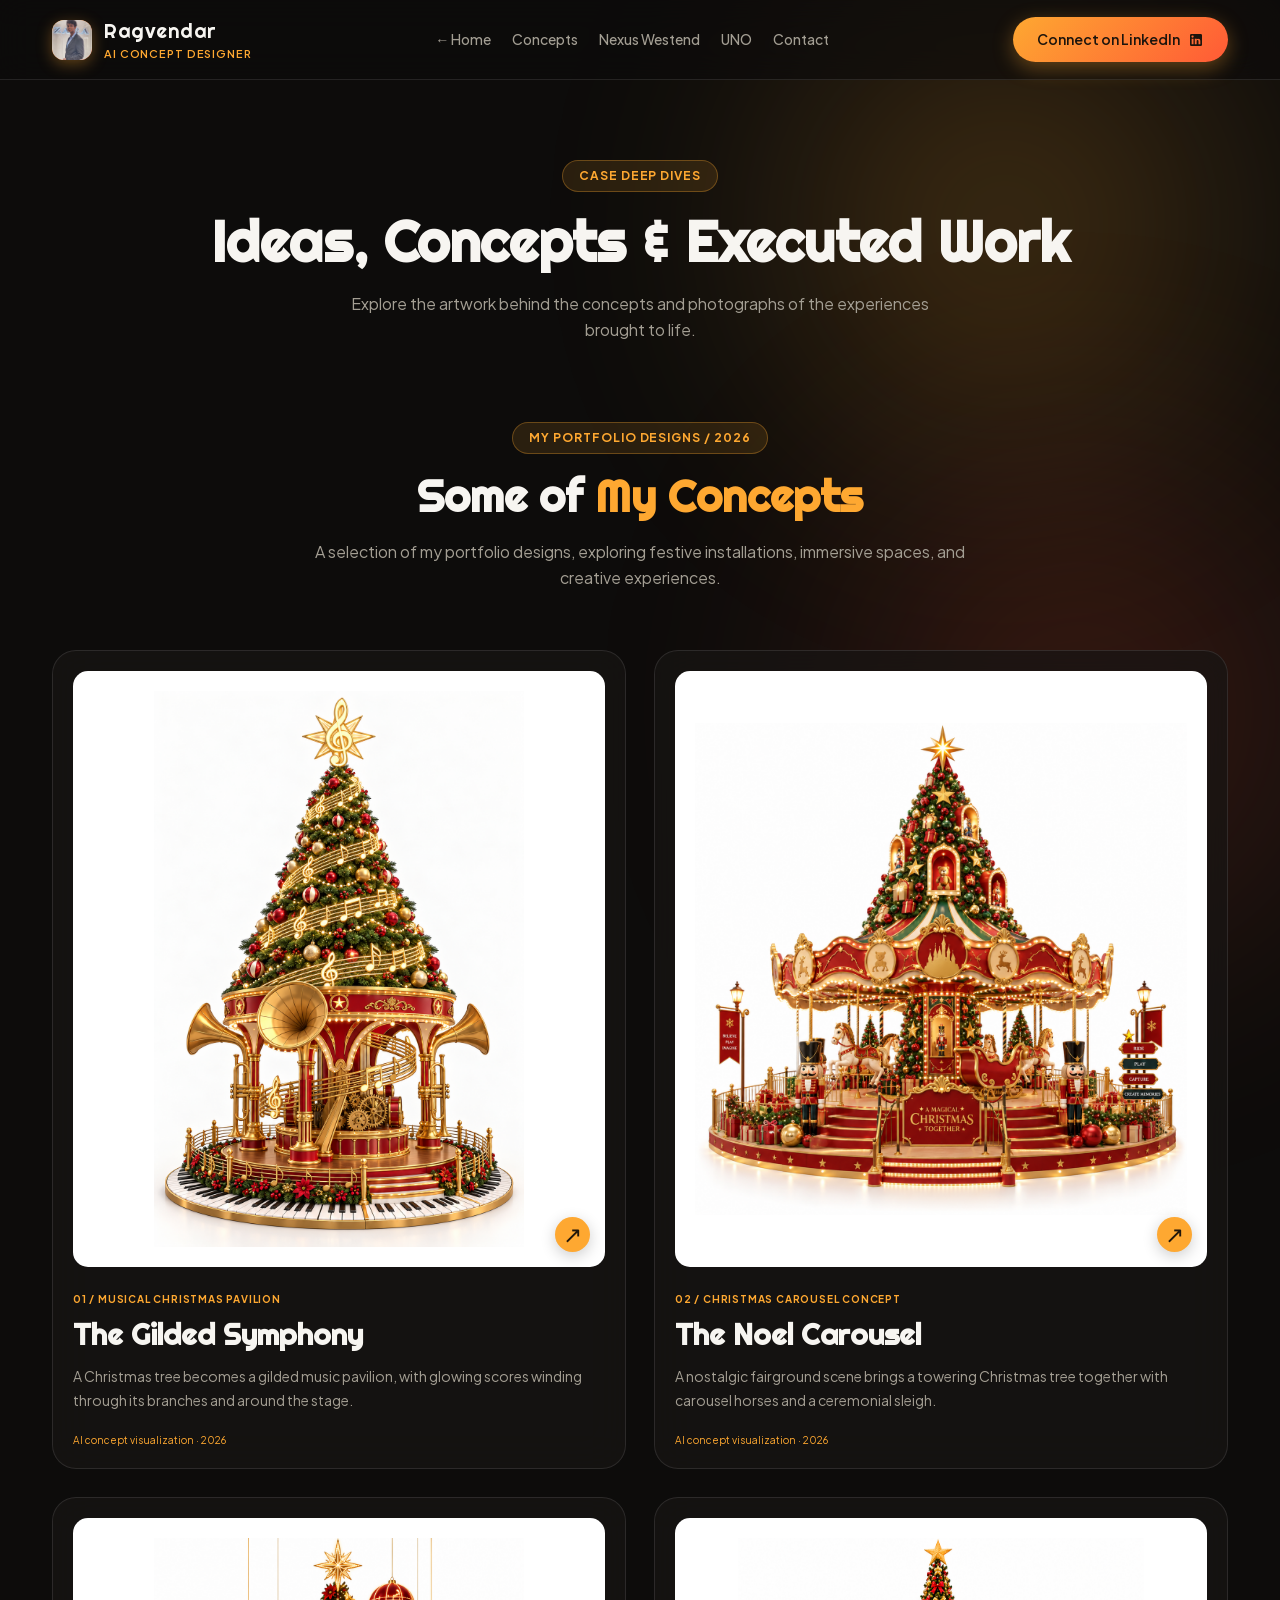
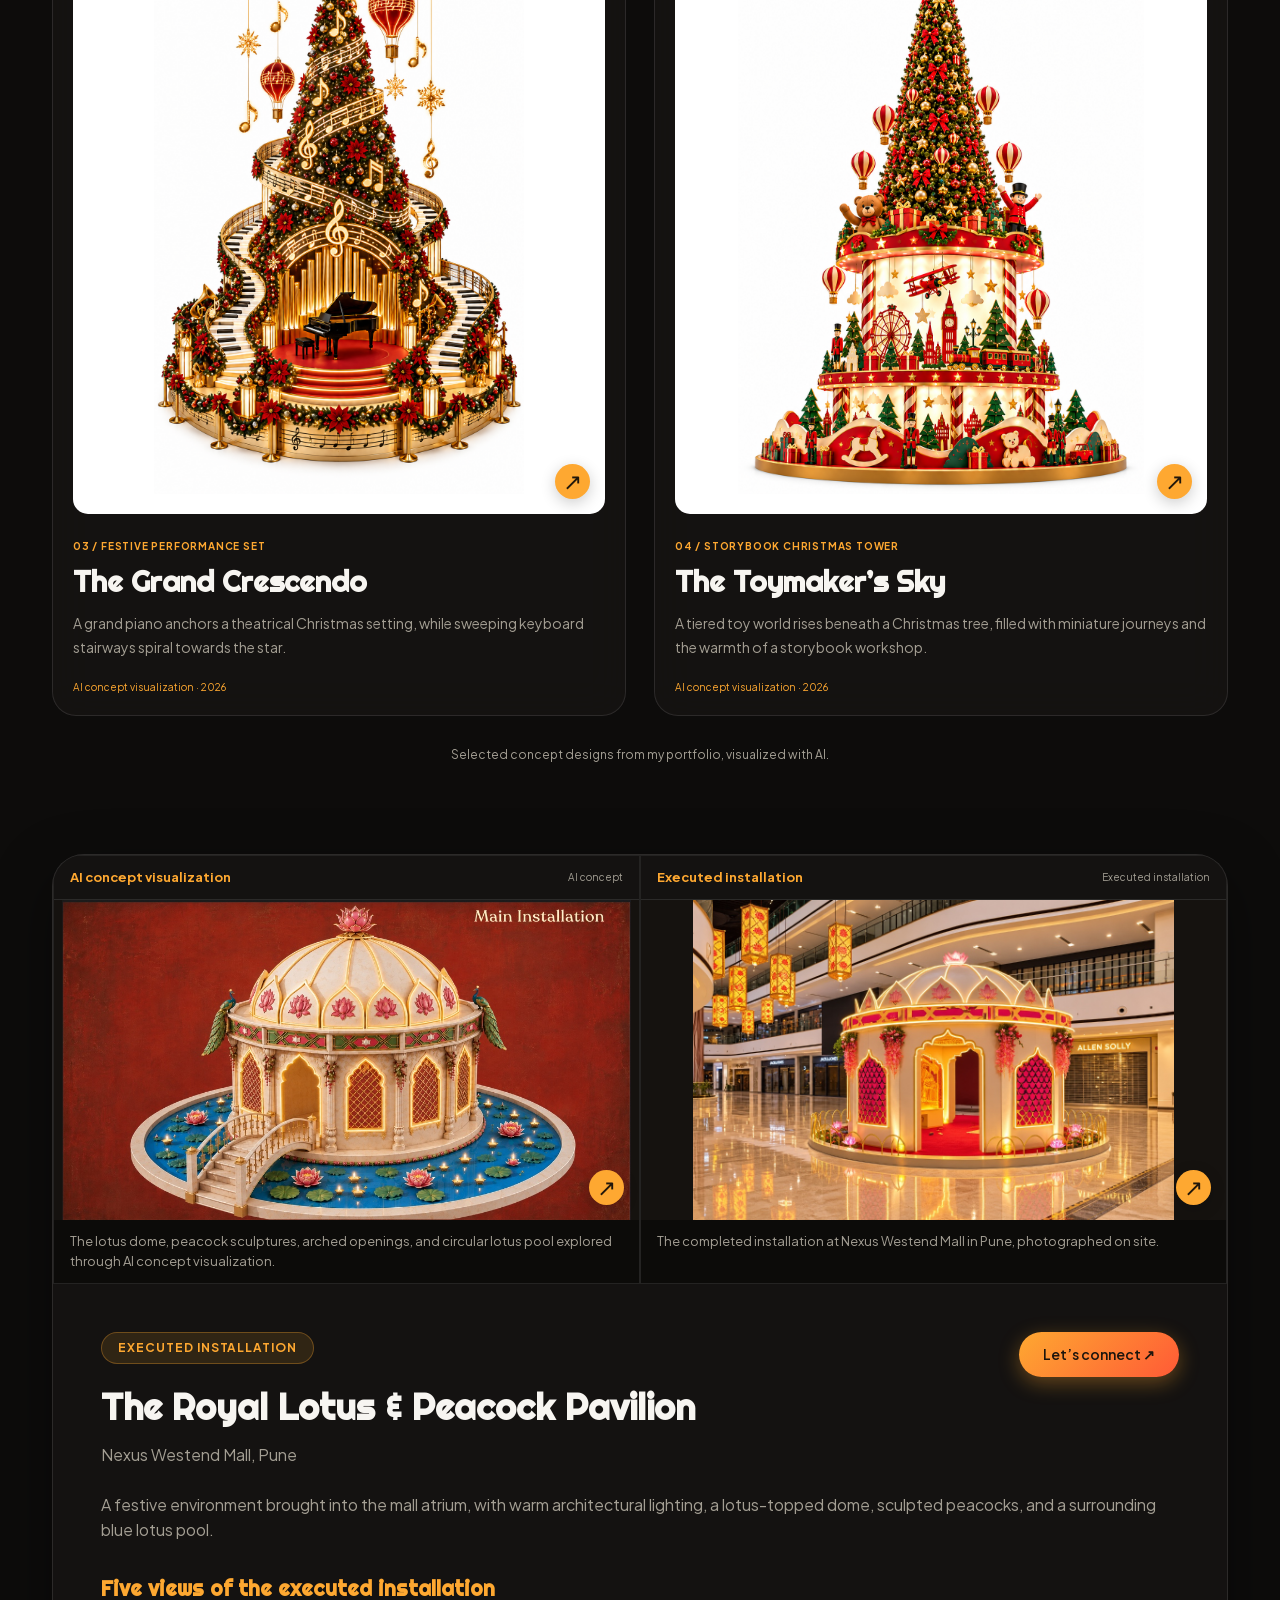
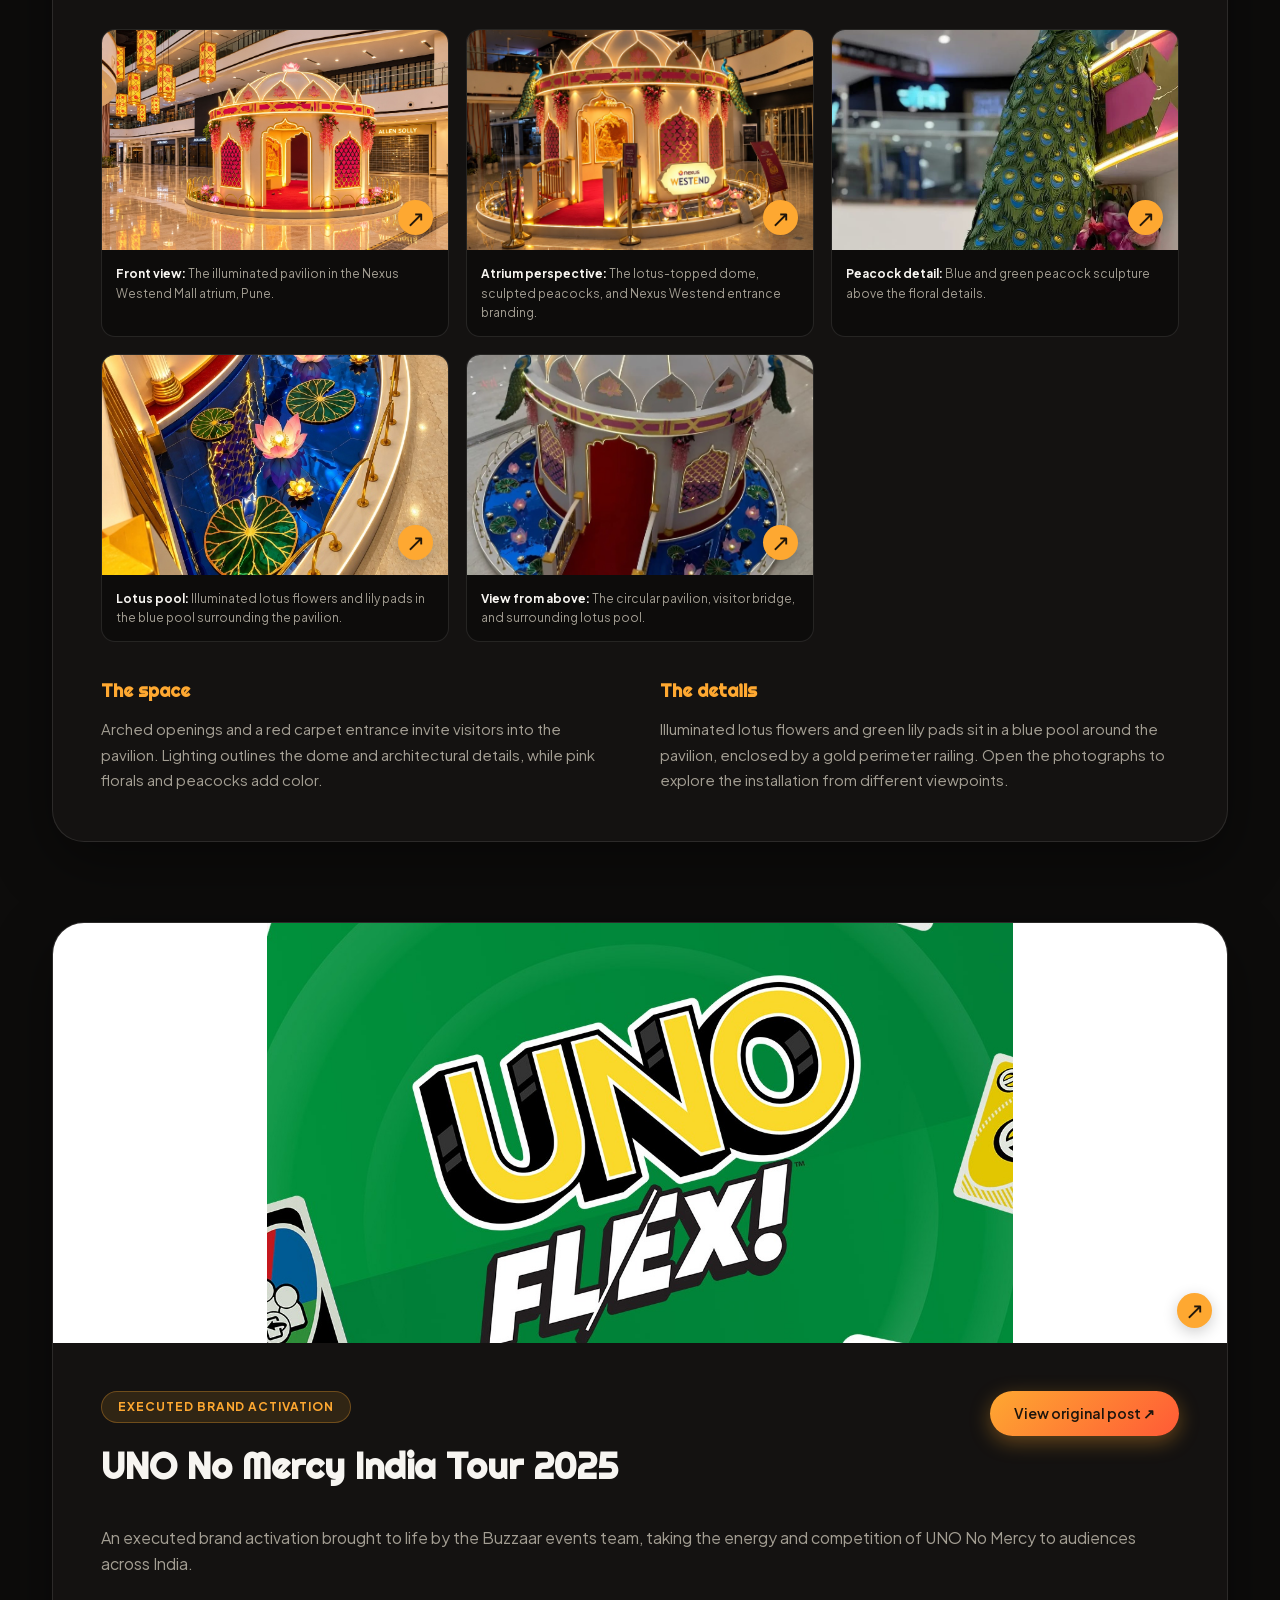
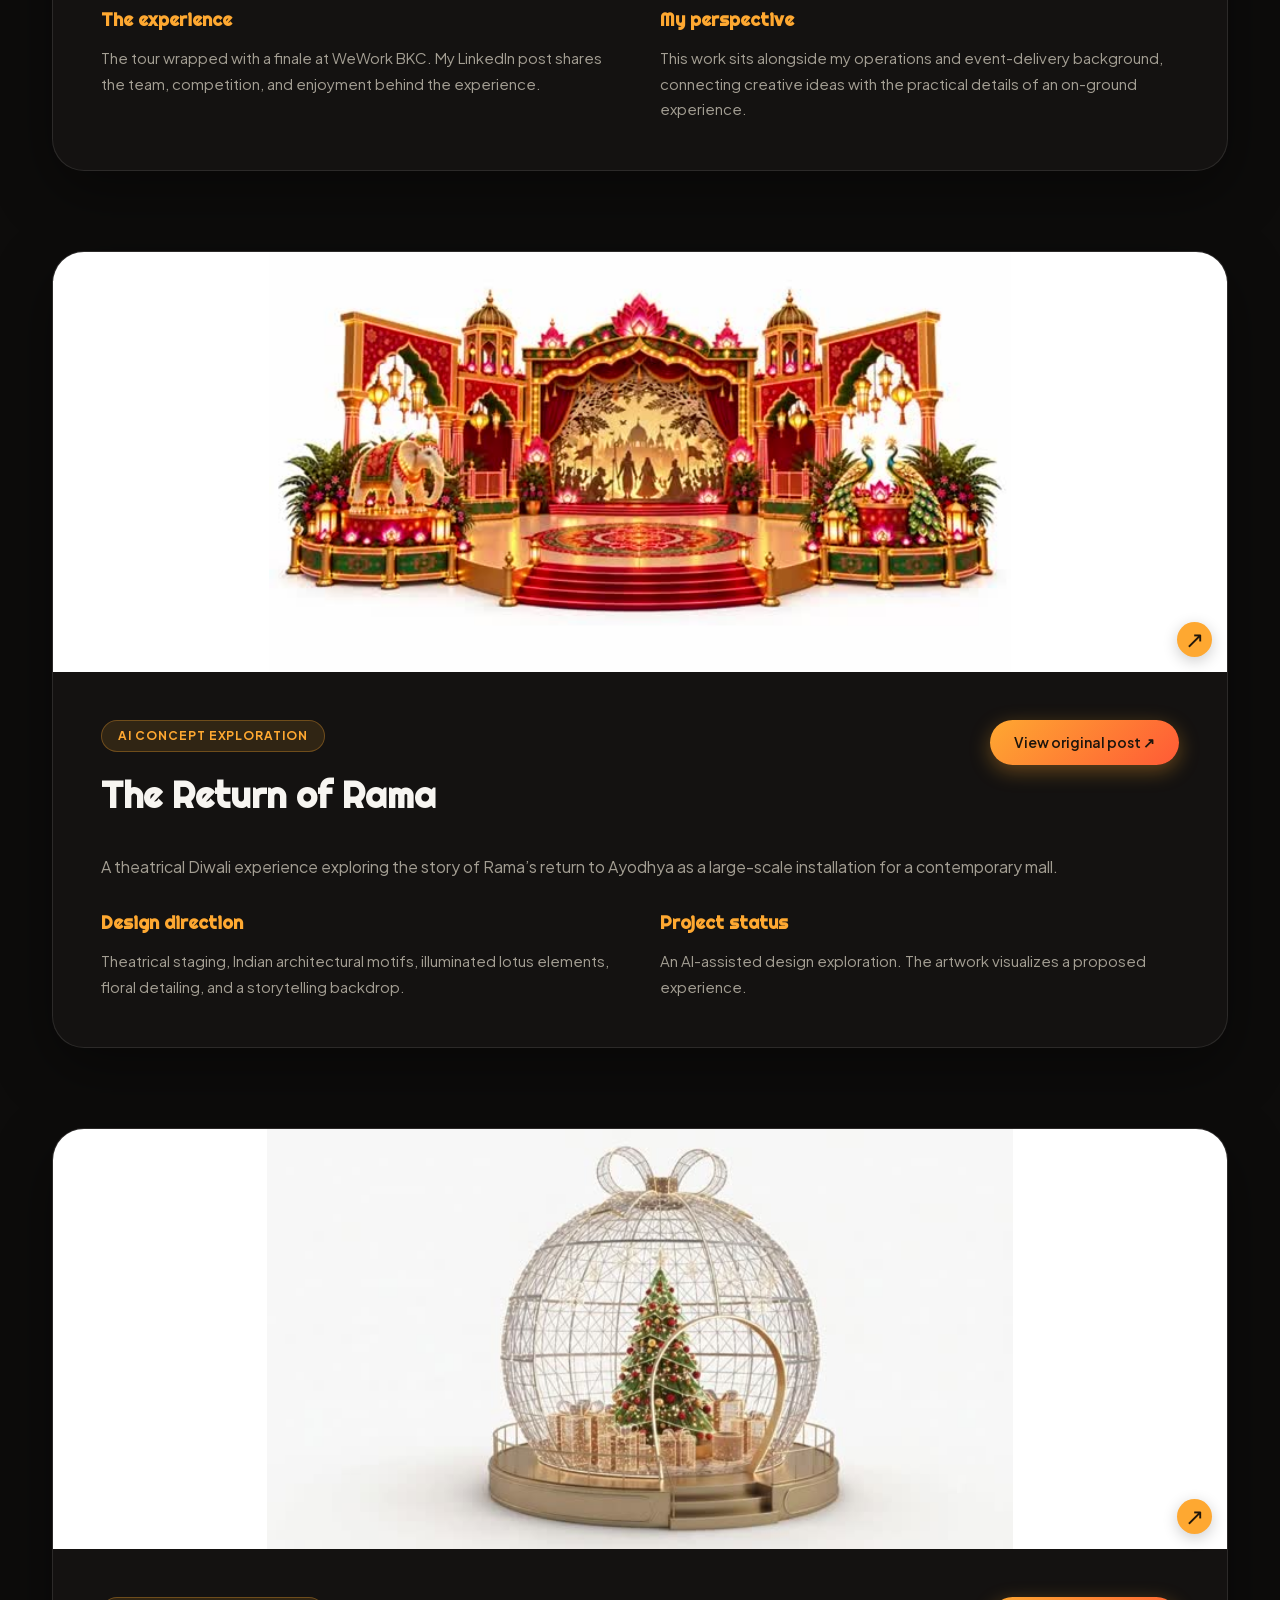
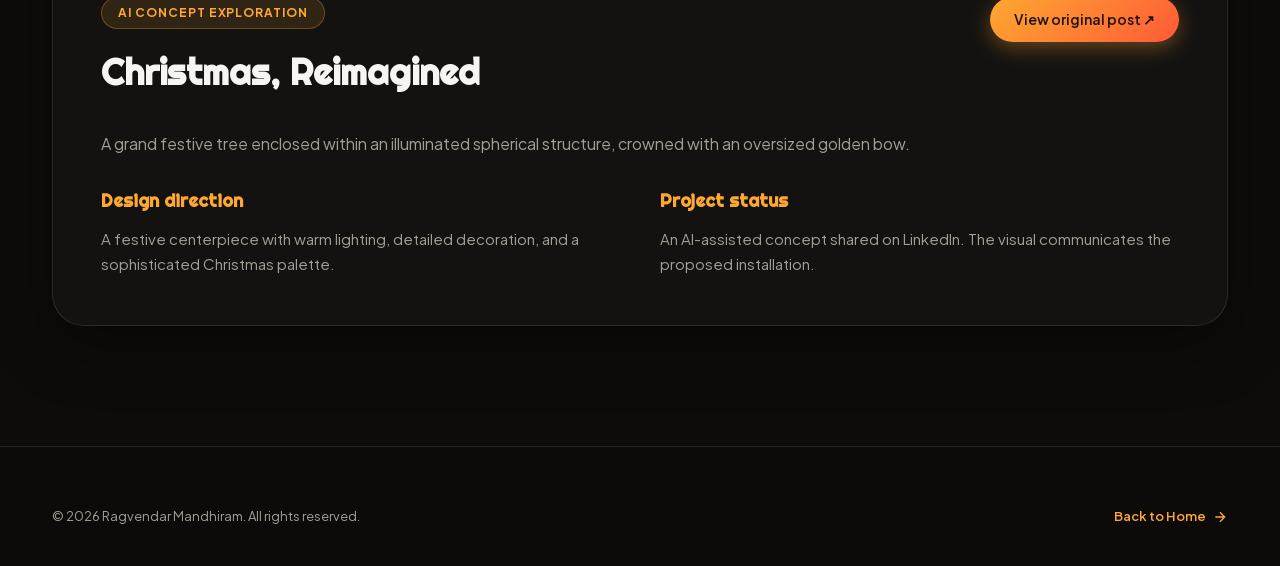
==== projects.html @ 955e02aa "Publish creative portfolio with concepts and executed installations" ====
<!DOCTYPE html>

<html data-background="day" lang="en">
<head>
<meta charset="utf-8"/>
<meta content="width=device-width, initial-scale=1.0, maximum-scale=5.0" name="viewport"/>
<title>Projects &amp; Concepts — Ragvendar Mandhiram</title>
<meta content="Four Christmas concept explorations, the executed Nexus Westend installation in Pune, UNO No Mercy India Tour, and additional AI installation concepts by Ragvendar Mandhiram." name="description"/>
<!-- Favicon -->
<link href="data:image/svg+xml,&lt;svg xmlns='http://www.w3.org/2000/svg' viewBox='0 0 100 100'&gt;&lt;circle cx='50' cy='50' r='50' fill='%23FEA831'/&gt;&lt;text y='.9em' x='50%' font-size='60' text-anchor='middle' fill='%23FFFFFF' font-family='sans-serif' font-weight='bold'&gt;R&lt;/text&gt;&lt;/svg&gt;" rel="icon"/>
<!-- Google Fonts -->



<link href="styles.css?v=20261017-2" rel="stylesheet"/>
<meta content="https://ragvendarmandhiram.github.io/projects.html" property="og:url"/></head>
<body style="background: #0D0C0B;"><a class="c-skip-link" href="#main">Skip to content</a>
<!-- Ambient Glow Gradients (As featured in Video Tutorial at 08:52) -->
<div class="c-ambient-glow c-ambient-glow--top" style="opacity: 0.3; width: 650px; height: 650px;"></div>
<div class="c-ambient-glow c-ambient-glow--bottom" style="opacity: 0.25; width: 700px; height: 700px; top: 40%; right: -150px; left: auto;"></div>
<!-- Navigation Bar -->
<header class="l-navbar">
<div class="l-navbar__inner">
<a class="l-navbar__brand" href="index.html">
<div class="l-navbar__logo-badge" style="overflow: hidden; padding: 0;">
<img alt="Ragvendar Mandhiram" src="assets/images/ragvendar_portrait.png" style="width: 100%; height: 100%; object-fit: cover; object-position: center 20%;"/>
</div>
<div>
<span class="l-navbar__logo-text">Ragvendar</span>
<span class="l-navbar__logo-sub">AI Concept Designer</span>
</div>
</a>
<nav aria-label="Main Navigation" class="l-navbar__nav" id="main-navigation"><a class="l-navbar__link" href="index.html">← Home</a><a class="l-navbar__link" href="#christmas">Concepts</a><a class="l-navbar__link" href="#nexus-westend">Nexus Westend</a><a class="l-navbar__link" href="#uno">UNO</a><a class="l-navbar__link" href="index.html#contact">Contact</a></nav>
<div class="l-navbar__actions">
<a class="c-btn c-btn--primary" href="https://www.linkedin.com/in/ragvendar-mandhiram-6b786b34a/" rel="noopener noreferrer" target="_blank">
<span>Connect on LinkedIn</span>
<svg fill="currentColor" height="16" viewbox="0 0 24 24" width="16">
<path d="M19 3a2 2 0 0 1 2 2v14a2 2 0 0 1-2 2H5a2 2 0 0 1-2-2V5a2 2 0 0 1 2-2h14m-.5 15.5v-5.3a3.26 3.26 0 0 0-3.26-3.26c-.85 0-1.84.52-2.28 1.3v-1.11h-2.79v8.37h2.79v-4.93c0-.77.62-1.4 1.39-1.4a1.4 1.4 0 0 1 1.4 1.4v4.93h2.75M6.88 8.56a1.68 1.68 0 0 0 1.68-1.68c0-.93-.75-1.69-1.68-1.69a1.69 1.69 0 0 0-1.69 1.69c0 .93.76 1.68 1.69 1.68m1.39 9.94v-8.37H5.5v8.37h2.77z"></path>
</svg>
</a>
<button aria-controls="main-navigation" aria-expanded="false" class="c-menu-toggle" type="button">Menu <span aria-hidden="true">☰</span></button></div>
</div>
</header>
<!-- Page Content -->
<main class="l-container" id="main" style="position: relative; z-index: 10;">
<!-- Page Header (Tutorial at 08:04) -->
<section class="p-projects-hero">
<span class="c-section-badge">Case Deep Dives</span>
<h1 class="c-section-title" style="font-size: 56px;">Ideas, Concepts &amp; Executed Work</h1>
<p class="c-section-desc" style="max-width: 640px; margin: 0 auto;">Explore the artwork behind the concepts and photographs of the experiences brought to life.</p>
</section>
<!-- 3 Rich Detailed Project Showcase Sections -->
<section class="c-section c-christmas-collection" id="christmas"><div class="c-collection-inner"><div class="c-section-header"><span class="c-section-badge">My Portfolio Designs / 2026</span><h2 class="c-section-title">Some of <span class="c-orange">My Concepts</span></h2><p class="c-section-desc">A selection of my portfolio designs, exploring festive installations, immersive spaces, and creative experiences.</p></div><div class="c-concept-grid"><article class="c-glass-card c-concept-card"><button aria-label="Explore The Gilded Symphony" class="c-artwork-button" data-media-description="A Christmas tree becomes a gilded music pavilion, with glowing scores winding through its branches and around the stage. Oversized gramophone horns, brass instruments, and clockwork details sit above a circular piano-key base." data-media-group="christmas" data-media-src="assets/images/christmas/01_gilded_symphony.png" data-media-status="AI concept visualization · 2026" data-media-title="The Gilded Symphony" type="button"><span class="c-concept-art"><img alt="The Gilded Symphony: Oversized gramophone horns, brass instruments, and clockwork details sit above a circular piano-key base." loading="lazy" src="assets/images/christmas/01_gilded_symphony.png"/><span aria-hidden="true" class="c-artwork-expand">↗</span></span><span class="c-project-tag">01 / Musical Christmas pavilion</span><h3 class="c-project-title">The Gilded Symphony</h3><span class="c-concept-summary">A Christmas tree becomes a gilded music pavilion, with glowing scores winding through its branches and around the stage.</span><span class="c-concept-status">AI concept visualization · 2026</span></button></article><article class="c-glass-card c-concept-card"><button aria-label="Explore The Noel Carousel" class="c-artwork-button" data-media-description="A nostalgic fairground scene brings a towering Christmas tree together with carousel horses and a ceremonial sleigh. Nutcracker sentries frame the entrance. Toy-filled alcoves and warm marquee lights create a layered story." data-media-group="christmas" data-media-src="assets/images/christmas/02_noel_carousel.png" data-media-status="AI concept visualization · 2026" data-media-title="The Noel Carousel" type="button"><span class="c-concept-art"><img alt="The Noel Carousel: Nutcracker sentries frame the entrance. Toy-filled alcoves and warm marquee lights create a layered story." loading="lazy" src="assets/images/christmas/02_noel_carousel.png"/><span aria-hidden="true" class="c-artwork-expand">↗</span></span><span class="c-project-tag">02 / Christmas carousel concept</span><h3 class="c-project-title">The Noel Carousel</h3><span class="c-concept-summary">A nostalgic fairground scene brings a towering Christmas tree together with carousel horses and a ceremonial sleigh.</span><span class="c-concept-status">AI concept visualization · 2026</span></button></article><article class="c-glass-card c-concept-card"><button aria-label="Explore The Grand Crescendo" class="c-artwork-button" data-media-description="A grand piano anchors a theatrical Christmas setting, while sweeping keyboard stairways spiral towards the star. Organ pipes form a golden backdrop. Suspended balloons and musical notes extend the composition overhead." data-media-group="christmas" data-media-src="assets/images/christmas/03_grand_crescendo.png" data-media-status="AI concept visualization · 2026" data-media-title="The Grand Crescendo" type="button"><span class="c-concept-art"><img alt="The Grand Crescendo: Organ pipes form a golden backdrop. Suspended balloons and musical notes extend the composition overhead." loading="lazy" src="assets/images/christmas/03_grand_crescendo.png"/><span aria-hidden="true" class="c-artwork-expand">↗</span></span><span class="c-project-tag">03 / Festive performance set</span><h3 class="c-project-title">The Grand Crescendo</h3><span class="c-concept-summary">A grand piano anchors a theatrical Christmas setting, while sweeping keyboard stairways spiral towards the star.</span><span class="c-concept-status">AI concept visualization · 2026</span></button></article><article class="c-glass-card c-concept-card"><button aria-label="Explore The Toymaker’s Sky" class="c-artwork-button" data-media-description="A tiered toy world rises beneath a Christmas tree, filled with miniature journeys and the warmth of a storybook workshop. Balloons, a biplane, and a toy train animate the scene visually, alongside candy-striped columns and a miniature London skyline." data-media-group="christmas" data-media-src="assets/images/christmas/04_toymakers_sky.png" data-media-status="AI concept visualization · 2026" data-media-title="The Toymaker’s Sky" type="button"><span class="c-concept-art"><img alt="The Toymaker’s Sky: Balloons, a biplane, and a toy train animate the scene visually, alongside candy-striped columns and a miniature London skyline." loading="lazy" src="assets/images/christmas/04_toymakers_sky.png"/><span aria-hidden="true" class="c-artwork-expand">↗</span></span><span class="c-project-tag">04 / Storybook Christmas tower</span><h3 class="c-project-title">The Toymaker’s Sky</h3><span class="c-concept-summary">A tiered toy world rises beneath a Christmas tree, filled with miniature journeys and the warmth of a storybook workshop.</span><span class="c-concept-status">AI concept visualization · 2026</span></button></article></div><p class="c-collection-note">Selected concept designs from my portfolio, visualized with AI.</p></div></section><div class="p-projects-grid"><article class="p-project-deep-card" id="nexus-westend"><div class="p-nexus-compare-grid"><div class="p-nexus-compare-card"><div class="p-nexus-compare-header"><strong>AI concept visualization</strong><span class="c-status-text">AI concept</span></div><button aria-label="View AI concept visualization" class="p-nexus-compare-media c-artwork-button" data-media-description="The lotus dome, peacock sculptures, arched openings, and circular lotus pool explored through AI concept visualization." data-media-group="nexus-compare" data-media-src="assets/images/nexus_westend/00_nexus_approved_ai_concept.jpg" data-media-status="AI concept" data-media-title="AI concept visualization" type="button"><img alt="The lotus dome, peacock sculptures, arched openings, and circular lotus pool explored through AI concept visualization." loading="lazy" src="assets/images/nexus_westend/00_nexus_approved_ai_concept.jpg"/><span aria-hidden="true" class="c-artwork-expand">↗</span></button><p class="p-nexus-compare-caption">The lotus dome, peacock sculptures, arched openings, and circular lotus pool explored through AI concept visualization.</p></div><div class="p-nexus-compare-card"><div class="p-nexus-compare-header"><strong>Executed installation</strong><span class="c-status-text">Executed installation</span></div><button aria-label="View Executed installation" class="p-nexus-compare-media c-artwork-button" data-media-description="The completed installation at Nexus Westend Mall in Pune, photographed on site." data-media-group="nexus-compare" data-media-src="assets/images/nexus_westend/real_front.png" data-media-status="Executed installation" data-media-title="Executed installation" type="button"><img alt="The completed installation at Nexus Westend Mall in Pune, photographed on site." loading="lazy" src="assets/images/nexus_westend/real_front.png"/><span aria-hidden="true" class="c-artwork-expand">↗</span></button><p class="p-nexus-compare-caption">The completed installation at Nexus Westend Mall in Pune, photographed on site.</p></div></div><div class="p-project-deep-body"><div class="p-project-deep-header"><div><span class="c-section-badge">Executed Installation</span><h2 class="p-project-deep-title">The Royal Lotus &amp; Peacock Pavilion</h2><p class="c-section-desc">Nexus Westend Mall, Pune</p></div><a class="c-btn c-btn--primary" href="https://www.linkedin.com/in/ragvendar-mandhiram-6b786b34a/" rel="noopener noreferrer" target="_blank">Let’s connect ↗</a></div><p class="c-section-desc c-deep-summary">A festive environment brought into the mall atrium, with warm architectural lighting, a lotus-topped dome, sculpted peacocks, and a surrounding blue lotus pool.</p><h3 class="c-gallery-heading">Five views of the executed installation</h3><div class="p-nexus-gallery-grid"><article class="p-nexus-gallery-card"><button aria-label="View Front view" class="media-box c-artwork-button" data-media-description="The illuminated pavilion in the Nexus Westend Mall atrium, Pune." data-media-group="nexus" data-media-src="assets/images/nexus_westend/real_front.png" data-media-status="Executed installation · Nexus Westend Mall, Pune" data-media-title="Front view" type="button"><img alt="The illuminated pavilion in the Nexus Westend Mall atrium, Pune." loading="lazy" src="assets/images/nexus_westend/real_front.png"/><span aria-hidden="true" class="c-artwork-expand">↗</span></button><p><strong>Front view:</strong> The illuminated pavilion in the Nexus Westend Mall atrium, Pune.</p></article><article class="p-nexus-gallery-card"><button aria-label="View Atrium perspective" class="media-box c-artwork-button" data-media-description="The lotus-topped dome, sculpted peacocks, and Nexus Westend entrance branding." data-media-group="nexus" data-media-src="assets/images/nexus_westend/real_angle.png" data-media-status="Executed installation · Nexus Westend Mall, Pune" data-media-title="Atrium perspective" type="button"><img alt="The lotus-topped dome, sculpted peacocks, and Nexus Westend entrance branding." loading="lazy" src="assets/images/nexus_westend/real_angle.png"/><span aria-hidden="true" class="c-artwork-expand">↗</span></button><p><strong>Atrium perspective:</strong> The lotus-topped dome, sculpted peacocks, and Nexus Westend entrance branding.</p></article><article class="p-nexus-gallery-card"><button aria-label="View Peacock detail" class="media-box c-artwork-button" data-media-description="Blue and green peacock sculpture above the floral details." data-media-group="nexus" data-media-src="assets/images/nexus_westend/real_peacock.png" data-media-status="Executed installation · Nexus Westend Mall, Pune" data-media-title="Peacock detail" type="button"><img alt="Blue and green peacock sculpture above the floral details." loading="lazy" src="assets/images/nexus_westend/real_peacock.png"/><span aria-hidden="true" class="c-artwork-expand">↗</span></button><p><strong>Peacock detail:</strong> Blue and green peacock sculpture above the floral details.</p></article><article class="p-nexus-gallery-card"><button aria-label="View Lotus pool" class="media-box c-artwork-button" data-media-description="Illuminated lotus flowers and lily pads in the blue pool surrounding the pavilion." data-media-group="nexus" data-media-src="assets/images/nexus_westend/real_lotus_pool.png" data-media-status="Executed installation · Nexus Westend Mall, Pune" data-media-title="Lotus pool" type="button"><img alt="Illuminated lotus flowers and lily pads in the blue pool surrounding the pavilion." loading="lazy" src="assets/images/nexus_westend/real_lotus_pool.png"/><span aria-hidden="true" class="c-artwork-expand">↗</span></button><p><strong>Lotus pool:</strong> Illuminated lotus flowers and lily pads in the blue pool surrounding the pavilion.</p></article><article class="p-nexus-gallery-card"><button aria-label="View View from above" class="media-box c-artwork-button" data-media-description="The circular pavilion, visitor bridge, and surrounding lotus pool." data-media-group="nexus" data-media-src="assets/images/nexus_westend/real_aerial.png" data-media-status="Executed installation · Nexus Westend Mall, Pune" data-media-title="View from above" type="button"><img alt="The circular pavilion, visitor bridge, and surrounding lotus pool." loading="lazy" src="assets/images/nexus_westend/real_aerial.png"/><span aria-hidden="true" class="c-artwork-expand">↗</span></button><p><strong>View from above:</strong> The circular pavilion, visitor bridge, and surrounding lotus pool.</p></article></div><div class="p-project-deep-grid"><div class="p-project-deep-col"><h3>The space</h3><p>Arched openings and a red carpet entrance invite visitors into the pavilion. Lighting outlines the dome and architectural details, while pink florals and peacocks add color.</p></div><div class="p-project-deep-col"><h3>The details</h3><p>Illuminated lotus flowers and green lily pads sit in a blue pool around the pavilion, enclosed by a gold perimeter railing. Open the photographs to explore the installation from different viewpoints.</p></div></div></div></article><article class="p-project-deep-card" id="uno"><button aria-label="View UNO No Mercy India Tour 2025 artwork" class="p-project-deep-media c-artwork-button c-deep-art" data-media-description="An executed brand activation brought to life by the Buzzaar events team, taking the energy and competition of UNO No Mercy to audiences across India." data-media-group="uno" data-media-src="assets/images/uno_no_mercy_banner.jpg" data-media-status="Executed activation · 2025" data-media-title="UNO No Mercy India Tour 2025" type="button"><img alt="UNO No Mercy India Tour 2025" loading="lazy" src="assets/images/uno_no_mercy_banner.jpg"/><span aria-hidden="true" class="c-artwork-expand">↗</span></button><div class="p-project-deep-body"><div class="p-project-deep-header"><div><span class="c-section-badge">Executed Brand Activation</span><h2 class="p-project-deep-title">UNO No Mercy India Tour 2025</h2></div><a class="c-btn c-btn--primary" href="https://www.linkedin.com/feed/update/urn:li:activity:7342475185427496961/" rel="noopener noreferrer" target="_blank">View original post ↗</a></div><p class="c-section-desc c-deep-summary">An executed brand activation brought to life by the Buzzaar events team, taking the energy and competition of UNO No Mercy to audiences across India.</p><div class="p-project-deep-grid"><div class="p-project-deep-col"><h3>The experience</h3><p>The tour wrapped with a finale at WeWork BKC. My LinkedIn post shares the team, competition, and enjoyment behind the experience.</p></div><div class="p-project-deep-col"><h3>My perspective</h3><p>This work sits alongside my operations and event-delivery background, connecting creative ideas with the practical details of an on-ground experience.</p></div></div></div></article><article class="p-project-deep-card" id="diwali"><button aria-label="View The Return of Rama artwork" class="p-project-deep-media c-artwork-button c-deep-art" data-media-description="A theatrical Diwali experience exploring the story of Rama’s return to Ayodhya as a large-scale installation for a contemporary mall." data-media-group="diwali" data-media-src="assets/images/diwali_rama.jpg" data-media-status="AI concept visualization · 2026" data-media-title="The Return of Rama" type="button"><img alt="The Return of Rama" loading="lazy" src="assets/images/diwali_rama.jpg"/><span aria-hidden="true" class="c-artwork-expand">↗</span></button><div class="p-project-deep-body"><div class="p-project-deep-header"><div><span class="c-section-badge">AI Concept Exploration</span><h2 class="p-project-deep-title">The Return of Rama</h2></div><a class="c-btn c-btn--primary" href="https://www.linkedin.com/feed/update/urn:li:activity:7513806661548032000/" rel="noopener noreferrer" target="_blank">View original post ↗</a></div><p class="c-section-desc c-deep-summary">A theatrical Diwali experience exploring the story of Rama’s return to Ayodhya as a large-scale installation for a contemporary mall.</p><div class="p-project-deep-grid"><div class="p-project-deep-col"><h3>Design direction</h3><p>Theatrical staging, Indian architectural motifs, illuminated lotus elements, floral detailing, and a storytelling backdrop.</p></div><div class="p-project-deep-col"><h3>Project status</h3><p>An AI-assisted design exploration. The artwork visualizes a proposed experience.</p></div></div></div></article><article class="p-project-deep-card" id="christmas-sphere"><button aria-label="View Christmas, Reimagined artwork" class="p-project-deep-media c-artwork-button c-deep-art" data-media-description="A grand festive tree enclosed within an illuminated spherical structure, crowned with an oversized golden bow." data-media-group="christmas-sphere" data-media-src="assets/images/christmas_sphere.jpg" data-media-status="AI concept visualization · 2026" data-media-title="Christmas, Reimagined" type="button"><img alt="Christmas, Reimagined" loading="lazy" src="assets/images/christmas_sphere.jpg"/><span aria-hidden="true" class="c-artwork-expand">↗</span></button><div class="p-project-deep-body"><div class="p-project-deep-header"><div><span class="c-section-badge">AI Concept Exploration</span><h2 class="p-project-deep-title">Christmas, Reimagined</h2></div><a class="c-btn c-btn--primary" href="https://www.linkedin.com/feed/update/urn:li:activity:7516445009471164416/" rel="noopener noreferrer" target="_blank">View original post ↗</a></div><p class="c-section-desc c-deep-summary">A grand festive tree enclosed within an illuminated spherical structure, crowned with an oversized golden bow.</p><div class="p-project-deep-grid"><div class="p-project-deep-col"><h3>Design direction</h3><p>A festive centerpiece with warm lighting, detailed decoration, and a sophisticated Christmas palette.</p></div><div class="p-project-deep-col"><h3>Project status</h3><p>An AI-assisted concept shared on LinkedIn. The visual communicates the proposed installation.</p></div></div></div></article></div>
</main>
<!-- Footer -->
<footer class="l-footer">
<div class="l-container">
<div class="l-footer__inner">
<p class="l-footer__copy">© 2026 Ragvendar Mandhiram. All rights reserved.</p>
<a class="l-footer__back-top" href="index.html">
<span>Back to Home</span>
<svg fill="none" height="16" stroke="currentColor" stroke-width="2" viewbox="0 0 24 24" width="16">
<path d="M5 12h14M12 5l7 7-7 7"></path>
</svg>
</a>
</div>
</div>
</footer>
<script defer="" src="script.js?v=20261017-2"></script><script defer="" src="media-viewer.js?v=20261017-2"></script></body>
</html>
---- styles.css ----
@charset "UTF-8";

/* ==========================================================================
   CINEMATIC AI-POWERED PORTFOLIO DESIGN SYSTEM
   Tutorial: "$7000 Portfolio Website With Free AI Tools"
   Stack: Antigravity IDE · Canvas Image Sequence · Glassmorphism · Multi-Page
   ========================================================================== */

*, *::before, *::after {
  box-sizing: border-box;
  margin: 0;
  padding: 0;
}

:root {
  --color-orange: #FEA831;
  --color-orange-glow: rgba(254, 168, 49, 0.35);
  --color-accent-red: #FF5A36;
  --color-accent-gradient: linear-gradient(135deg, #FEA831 0%, #FF5A36 100%);
  
  --color-bg-dark: #0D0C0B;
  --color-bg-card: rgba(24, 22, 20, 0.72);
  --color-border: rgba(255, 255, 255, 0.1);
  --color-border-glow: rgba(254, 168, 49, 0.3);
  
  --color-text-main: #F7F5F1;
  --color-text-muted: #A39E93;
  --color-text-light: #6E685D;

  --font-display: 'Righteous', cursive, sans-serif;
  --font-body: 'Plus Jakarta Sans', -apple-system, BlinkMacSystemFont, sans-serif;
  
  --ease-smooth: cubic-bezier(0.25, 0.46, 0.45, 0.94);
  --ease-spring: cubic-bezier(0.34, 1.56, 0.64, 1);
  
  --nav-height: 80px;
}

html {
  font-size: 16px;
  line-height: 1.5;
  background-color: var(--color-bg-dark);
  color: var(--color-text-main);
  font-family: var(--font-body);
  -webkit-font-smoothing: antialiased;
  -moz-osx-font-smoothing: grayscale;
  scroll-behavior: smooth;
  overflow-x: hidden;
}

body {
  width: 100%;
  min-height: 100vh;
  position: relative;
  background: var(--color-bg-dark);
  color: var(--color-text-main);
}

a {
  color: inherit;
  text-decoration: none;
  transition: color 0.3s ease;
}

button {
  border: none;
  background: none;
  font: inherit;
  color: inherit;
  cursor: pointer;
  outline: none;
}

img, video {
  max-width: 100%;
  height: auto;
  display: block;
}

::selection {
  background: var(--color-orange);
  color: #fff;
}

.u-font-display {
  font-family: var(--font-display);
  letter-spacing: 0.02em;
}

/* ==========================================================================
   CANVAS SCROLL ANIMATION BACKGROUND (FIXED VIEWPORT)
   ========================================================================== */

.c-canvas-container {
  position: fixed;
  top: 0;
  left: 0;
  width: 100vw;
  height: 100vh;
  z-index: 0;
  pointer-events: none;
  overflow: hidden;
}

#scrollCanvas {
  position: absolute;
  top: 50%;
  left: 50%;
  transform: translate(-50%, -50%);
  width: 100%;
  height: 100%;
  object-fit: cover;
  will-change: transform;
}

/* Cinematic Vignette Overlay */
.c-canvas-overlay {
  position: absolute;
  inset: 0;
  background: radial-gradient(circle at center, rgba(13, 12, 11, 0.25) 0%, rgba(13, 12, 11, 0.85) 85%);
  pointer-events: none;
  z-index: 1;
}

/* Subtle Orange-Red Ambient Glows (from Video Tutorial at 08:52) */
.c-ambient-glow {
  position: fixed;
  border-radius: 50%;
  filter: blur(120px);
  pointer-events: none;
  z-index: 1;
  opacity: 0.22;
  will-change: transform;
}

.c-ambient-glow--top {
  top: -100px;
  right: -50px;
  width: 500px;
  height: 500px;
  background: radial-gradient(circle, var(--color-orange) 0%, transparent 70%);
}

.c-ambient-glow--bottom {
  bottom: 10%;
  left: -100px;
  width: 600px;
  height: 600px;
  background: radial-gradient(circle, var(--color-accent-red) 0%, transparent 70%);
}

/* ==========================================================================
   NAVIGATION BAR
   ========================================================================== */

.l-navbar {
  position: fixed;
  top: 0;
  left: 0;
  width: 100%;
  height: var(--nav-height);
  z-index: 100;
  background: rgba(13, 12, 11, 0.65);
  backdrop-filter: blur(16px);
  -webkit-backdrop-filter: blur(16px);
  border-bottom: 1px solid var(--color-border);
  transition: all 0.3s ease;
}

.l-navbar__inner {
  max-width: 1240px;
  height: 100%;
  margin: 0 auto;
  padding: 0 32px;
  display: flex;
  align-items: center;
  justify-content: space-between;
}

.l-navbar__brand {
  display: flex;
  align-items: center;
  gap: 12px;
}

.l-navbar__logo-badge {
  width: 40px;
  height: 40px;
  border-radius: 12px;
  background: var(--color-accent-gradient);
  display: flex;
  align-items: center;
  justify-content: center;
  font-family: var(--font-display);
  font-size: 20px;
  color: #fff;
  font-weight: 700;
  box-shadow: 0 4px 15px var(--color-orange-glow);
}

.l-navbar__logo-text {
  font-family: var(--font-display);
  font-size: 20px;
  letter-spacing: 0.5px;
  color: var(--color-text-main);
}

.l-navbar__logo-sub {
  font-size: 11px;
  color: var(--color-orange);
  font-weight: 600;
  text-transform: uppercase;
  letter-spacing: 0.08em;
  display: block;
}

.l-navbar__nav {
  display: flex;
  align-items: center;
  gap: 28px;
}

.l-navbar__link {
  font-size: 14px;
  font-weight: 500;
  color: var(--color-text-muted);
  position: relative;
  padding: 6px 0;
  transition: color 0.3s ease;
}

.l-navbar__link:hover,
.l-navbar__link.is-active {
  color: var(--color-orange);
}

.l-navbar__link.is-active::after {
  content: '';
  position: absolute;
  bottom: 0;
  left: 0;
  width: 100%;
  height: 2px;
  background: var(--color-accent-gradient);
  border-radius: 2px;
}

.l-navbar__actions {
  display: flex;
  align-items: center;
  gap: 16px;
}

.c-btn {
  display: inline-flex;
  align-items: center;
  justify-content: center;
  gap: 8px;
  padding: 12px 24px;
  border-radius: 40px;
  font-size: 14px;
  font-weight: 600;
  transition: all 0.3s var(--ease-smooth);
}

.c-btn--primary {
  background: var(--color-accent-gradient);
  color: #fff;
  box-shadow: 0 6px 20px var(--color-orange-glow);
}

.c-btn--primary:hover {
  transform: translateY(-2px);
  box-shadow: 0 10px 28px rgba(254, 168, 49, 0.5);
}

.c-btn--secondary {
  background: rgba(255, 255, 255, 0.08);
  color: var(--color-text-main);
  border: 1px solid var(--color-border);
  backdrop-filter: blur(10px);
}

.c-btn--secondary:hover {
  background: rgba(255, 255, 255, 0.15);
  border-color: rgba(255, 255, 255, 0.3);
  transform: translateY(-2px);
}

/* ==========================================================================
   CONTENT LAYOUT (SCROLLABLE STACK OVERLAYING CANVAS)
   ========================================================================== */

.l-scroll-wrapper {
  position: relative;
  z-index: 10;
  width: 100%;
}

.l-container {
  max-width: 1240px;
  margin: 0 auto;
  padding: 0 32px;
}

.c-section {
  padding: 120px 0;
  position: relative;
}

.c-section-header {
  text-align: center;
  max-width: 680px;
  margin: 0 auto 60px;
}

.c-section-badge {
  display: inline-flex;
  align-items: center;
  gap: 8px;
  padding: 6px 16px;
  border-radius: 30px;
  background: rgba(254, 168, 49, 0.12);
  border: 1px solid var(--color-border-glow);
  color: var(--color-orange);
  font-size: 12px;
  font-weight: 700;
  text-transform: uppercase;
  letter-spacing: 0.08em;
  margin-bottom: 16px;
}

.c-section-title {
  font-family: var(--font-display);
  font-size: 44px;
  line-height: 1.2;
  margin-bottom: 16px;
  color: var(--color-text-main);
}

.c-section-desc {
  font-size: 16px;
  color: var(--color-text-muted);
  line-height: 1.6;
}

/* Glassmorphism Card Style */
.c-glass-card {
  background: var(--color-bg-card);
  backdrop-filter: blur(20px);
  -webkit-backdrop-filter: blur(20px);
  border: 1px solid var(--color-border);
  border-radius: 24px;
  padding: 36px;
  transition: all 0.35s var(--ease-smooth);
}

.c-glass-card:hover {
  border-color: var(--color-border-glow);
  box-shadow: 0 15px 40px rgba(0, 0, 0, 0.35), 0 0 30px var(--color-orange-glow);
  transform: translateY(-4px);
}

/* ==========================================================================
   HERO SECTION
   ========================================================================== */

.c-hero {
  min-height: 100vh;
  display: flex;
  align-items: center;
  padding-top: calc(var(--nav-height) + 30px);
  padding-bottom: 80px;
  position: relative;
}

.c-hero__grid {
  display: grid;
  grid-template-columns: 1.25fr 0.95fr;
  gap: 50px;
  align-items: center;
}

.c-hero__content {
  max-width: 720px;
}

.c-hero__portrait-showcase {
  display: flex;
  justify-content: center;
  align-items: center;
  position: relative;
}

.c-hero__portrait-frame {
  position: relative;
  width: 100%;
  max-width: 390px;
  border-radius: 32px;
  overflow: hidden;
  border: 1px solid var(--color-border-glow);
  box-shadow: 0 25px 60px rgba(0, 0, 0, 0.45), 0 0 35px var(--color-orange-glow);
  background: var(--color-bg-card);
  transition: transform 0.4s var(--ease-spring), box-shadow 0.4s ease;
}

.c-hero__portrait-frame:hover {
  transform: translateY(-6px) scale(1.02);
  box-shadow: 0 30px 70px rgba(0, 0, 0, 0.55), 0 0 45px rgba(254, 168, 49, 0.5);
}

.c-hero__portrait-img {
  width: 100%;
  height: 480px;
  object-fit: cover;
  object-position: center 15%;
  display: block;
}

.c-hero__portrait-badge {
  position: absolute;
  bottom: 16px;
  left: 16px;
  right: 16px;
  background: rgba(13, 12, 11, 0.85);
  backdrop-filter: blur(16px);
  -webkit-backdrop-filter: blur(16px);
  border: 1px solid var(--color-border-glow);
  border-radius: 20px;
  padding: 12px 18px;
  display: flex;
  align-items: center;
  gap: 12px;
}

.c-hero__status-pill {
  display: inline-flex;
  align-items: center;
  gap: 10px;
  background: rgba(255, 255, 255, 0.08);
  border: 1px solid var(--color-border);
  backdrop-filter: blur(12px);
  padding: 8px 18px;
  border-radius: 40px;
  font-size: 13px;
  font-weight: 600;
  margin-bottom: 24px;
}

.c-hero__status-dot {
  width: 8px;
  height: 8px;
  border-radius: 50%;
  background: #10B981;
  box-shadow: 0 0 12px #10B981;
}

.c-hero__title {
  font-family: var(--font-display);
  font-size: 64px;
  line-height: 1.1;
  margin-bottom: 20px;
  letter-spacing: -0.5px;
}

.c-hero__title span {
  background: var(--color-accent-gradient);
  -webkit-background-clip: text;
  -webkit-text-fill-color: transparent;
}

.c-hero__subtitle {
  font-size: 18px;
  line-height: 1.65;
  color: var(--color-text-muted);
  margin-bottom: 36px;
  max-width: 660px;
}

.c-hero__actions {
  display: flex;
  align-items: center;
  gap: 16px;
  margin-bottom: 48px;
}

.c-hero__stats {
  display: grid;
  grid-template-columns: repeat(3, 1fr);
  gap: 24px;
  max-width: 540px;
  padding-top: 32px;
  border-top: 1px solid var(--color-border);
}

.c-hero__stat-num {
  font-family: var(--font-display);
  font-size: 36px;
  color: var(--color-orange);
  line-height: 1;
  margin-bottom: 6px;
}

.c-hero__stat-label {
  font-size: 12px;
  color: var(--color-text-muted);
  text-transform: uppercase;
  letter-spacing: 0.05em;
  font-weight: 600;
}

/* ==========================================================================
   ABOUT SECTION
   ========================================================================== */

.c-about-grid {
  display: grid;
  grid-template-columns: 1fr 1.3fr;
  gap: 40px;
  align-items: center;
}

.c-about__portrait-card {
  position: relative;
  border-radius: 28px;
  overflow: hidden;
  box-shadow: 0 20px 50px rgba(0, 0, 0, 0.4);
  border: 1px solid var(--color-border-glow);
}

.c-about__portrait-card img {
  width: 100%;
  height: 480px;
  object-fit: cover;
}

.c-about__portrait-overlay {
  position: absolute;
  bottom: 0;
  left: 0;
  width: 100%;
  padding: 24px;
  background: linear-gradient(to top, rgba(13, 12, 11, 0.95), transparent);
}

.c-about__text p {
  font-size: 16px;
  line-height: 1.7;
  color: var(--color-text-muted);
  margin-bottom: 20px;
}

.c-about__text strong {
  color: var(--color-text-main);
}

.c-about__languages {
  margin-top: 28px;
  padding: 20px;
  border-radius: 16px;
  background: rgba(254, 168, 49, 0.08);
  border-left: 4px solid var(--color-orange);
}

.c-about__languages h4 {
  font-size: 14px;
  font-weight: 700;
  color: var(--color-orange);
  margin-bottom: 6px;
  text-transform: uppercase;
  letter-spacing: 0.05em;
}

.c-about__languages p {
  font-size: 14px;
  line-height: 1.6;
  color: var(--color-text-main);
  margin-bottom: 0;
}

/* ==========================================================================
   SKILLS & TOOLCHAIN SECTION
   ========================================================================== */

.c-skills-grid {
  display: grid;
  grid-template-columns: repeat(3, 1fr);
  gap: 24px;
}

.c-skill-card {
  padding: 32px 28px;
}

.c-skill-icon {
  width: 52px;
  height: 52px;
  border-radius: 16px;
  background: rgba(254, 168, 49, 0.15);
  border: 1px solid var(--color-border-glow);
  display: flex;
  align-items: center;
  justify-content: center;
  font-size: 24px;
  margin-bottom: 20px;
}

.c-skill-card h3 {
  font-family: var(--font-display);
  font-size: 20px;
  margin-bottom: 12px;
  color: var(--color-text-main);
}

.c-skill-card p {
  font-size: 14px;
  line-height: 1.6;
  color: var(--color-text-muted);
  margin-bottom: 20px;
}

.c-skill-tags {
  display: flex;
  flex-wrap: wrap;
  gap: 8px;
}

.c-skill-tag {
  font-size: 11px;
  font-weight: 600;
  padding: 4px 10px;
  border-radius: 20px;
  background: rgba(255, 255, 255, 0.06);
  border: 1px solid rgba(255, 255, 255, 0.1);
  color: var(--color-text-muted);
}

/* ==========================================================================
   FEATURED PROJECTS SECTION
   ========================================================================== */

.c-projects-list {
  display: flex;
  flex-direction: column;
  gap: 40px;
}

.c-project-item {
  display: grid;
  grid-template-columns: 1.1fr 1fr;
  gap: 40px;
  align-items: center;
}

.c-project-item:nth-child(even) {
  grid-template-columns: 1fr 1.1fr;
}

.c-project-item:nth-child(even) .c-project-media {
  order: 2;
}

.c-project-media {
  border-radius: 24px;
  overflow: hidden;
  height: 380px;
  position: relative;
  border: 1px solid var(--color-border);
  box-shadow: 0 15px 40px rgba(0, 0, 0, 0.3);
}

.c-project-media img {
  width: 100%;
  height: 100%;
  object-fit: cover;
  transition: transform 0.6s var(--ease-smooth);
}

.c-project-item:hover .c-project-media img {
  transform: scale(1.04);
}

.c-project-content {
  display: flex;
  flex-direction: column;
  justify-content: center;
}

.c-project-tag {
  font-size: 12px;
  font-weight: 700;
  color: var(--color-orange);
  text-transform: uppercase;
  letter-spacing: 0.08em;
  margin-bottom: 10px;
}

.c-project-title {
  font-family: var(--font-display);
  font-size: 32px;
  line-height: 1.25;
  margin-bottom: 14px;
}

.c-project-desc {
  font-size: 15px;
  color: var(--color-text-muted);
  line-height: 1.65;
  margin-bottom: 24px;
}

.c-project-meta {
  display: flex;
  gap: 20px;
  margin-bottom: 24px;
  padding: 12px 18px;
  background: rgba(255, 255, 255, 0.04);
  border-radius: 12px;
  border: 1px solid var(--color-border);
}

.c-project-meta-item span {
  display: block;
  font-size: 11px;
  color: var(--color-text-light);
  text-transform: uppercase;
}

.c-project-meta-item strong {
  font-size: 13px;
  color: var(--color-text-main);
}

/* ==========================================================================
   EXPERIENCE & TIMELINE SECTION
   ========================================================================== */

.c-timeline {
  display: flex;
  flex-direction: column;
  gap: 24px;
  max-width: 900px;
  margin: 0 auto;
}

.c-timeline-card {
  display: grid;
  grid-template-columns: 200px 1fr;
  gap: 32px;
  padding: 28px 32px;
}

.c-timeline-date {
  font-family: var(--font-display);
  font-size: 16px;
  color: var(--color-orange);
}

.c-timeline-org {
  font-size: 12px;
  color: var(--color-text-muted);
  margin-top: 4px;
  text-transform: uppercase;
  letter-spacing: 0.05em;
}

.c-timeline-role {
  font-family: var(--font-display);
  font-size: 20px;
  color: var(--color-text-main);
  margin-bottom: 8px;
}

.c-timeline-body p {
  font-size: 14px;
  color: var(--color-text-muted);
  line-height: 1.6;
}

/* ==========================================================================
   CONTACT SECTION
   ========================================================================== */

.c-contact-card {
  max-width: 900px;
  margin: 0 auto;
  text-align: center;
  padding: 64px 40px;
  background: radial-gradient(circle at top center, rgba(254, 168, 49, 0.15) 0%, rgba(24, 22, 20, 0.85) 70%);
  border: 1px solid var(--color-border-glow);
}

.c-contact-links {
  display: flex;
  justify-content: center;
  flex-wrap: wrap;
  gap: 16px;
  margin-top: 36px;
}

.c-contact-item {
  display: flex;
  align-items: center;
  gap: 10px;
  padding: 14px 24px;
  border-radius: 40px;
  background: rgba(255, 255, 255, 0.06);
  border: 1px solid var(--color-border);
  font-size: 14px;
  font-weight: 600;
  transition: all 0.3s ease;
}

.c-contact-item:hover {
  background: var(--color-accent-gradient);
  color: #fff;
  border-color: transparent;
  transform: translateY(-3px);
  box-shadow: 0 10px 25px var(--color-orange-glow);
}

/* ==========================================================================
   FOOTER
   ========================================================================== */

.l-footer {
  padding: 60px 0 40px;
  border-top: 1px solid var(--color-border);
  background: rgba(13, 12, 11, 0.9);
  backdrop-filter: blur(12px);
  position: relative;
  z-index: 10;
}

.l-footer__inner {
  display: flex;
  align-items: center;
  justify-content: space-between;
}

.l-footer__copy {
  font-size: 13px;
  color: var(--color-text-muted);
}

.l-footer__back-top {
  font-size: 13px;
  font-weight: 600;
  color: var(--color-orange);
  display: inline-flex;
  align-items: center;
  gap: 6px;
}

/* ==========================================================================
   PROJECTS PAGE STYLES (PROJECTS.HTML)
   ========================================================================== */

.p-projects-hero {
  padding: 160px 0 60px;
  text-align: center;
  position: relative;
}

.p-projects-grid {
  display: flex;
  flex-direction: column;
  gap: 80px;
  margin-bottom: 120px;
}

.p-project-deep-card {
  background: var(--color-bg-card);
  border: 1px solid var(--color-border);
  border-radius: 32px;
  overflow: hidden;
  box-shadow: 0 20px 60px rgba(0, 0, 0, 0.4);
}

.p-project-deep-media {
  width: 100%;
  height: 480px;
  position: relative;
  background: #000;
}

.p-project-deep-media img,
.p-project-deep-media video {
  width: 100%;
  height: 100%;
  object-fit: cover;
}

.p-project-deep-body {
  padding: 48px;
}

.p-project-deep-header {
  display: flex;
  justify-content: space-between;
  align-items: flex-start;
  margin-bottom: 24px;
}

.p-project-deep-title {
  font-family: var(--font-display);
  font-size: 36px;
  margin-bottom: 8px;
}

.p-project-deep-metrics {
  display: grid;
  grid-template-columns: repeat(4, 1fr);
  gap: 16px;
  background: rgba(255, 255, 255, 0.04);
  padding: 20px 24px;
  border-radius: 16px;
  margin-bottom: 32px;
}

.p-project-deep-grid {
  display: grid;
  grid-template-columns: 1fr 1fr;
  gap: 40px;
}

.p-project-deep-col h4 {
  font-family: var(--font-display);
  font-size: 18px;
  color: var(--color-orange);
  margin-bottom: 12px;
}

.p-project-deep-col p {
  font-size: 15px;
  line-height: 1.7;
  color: var(--color-text-muted);
}

/* ==========================================================================
   RESPONSIVE (MOBILE & TABLET ADJUSTMENTS)
   ========================================================================== */

@media (max-width: 980px) {
  .c-hero__title {
    font-size: 48px;
  }
  
  .c-hero__grid {
    grid-template-columns: 1fr;
    gap: 40px;
  }
  
  .c-about-grid,
  .c-project-item,
  .c-project-item:nth-child(even) {
    grid-template-columns: 1fr;
    gap: 32px;
  }
  
  .c-project-item:nth-child(even) .c-project-media {
    order: 0;
  }
  
  .c-skills-grid {
    grid-template-columns: 1fr;
  }
  
  .c-timeline-card {
    grid-template-columns: 1fr;
    gap: 12px;
  }
  
  .p-project-deep-metrics {
    grid-template-columns: repeat(2, 1fr);
  }
  
  .p-project-deep-grid {
    grid-template-columns: 1fr;
  }
}

@media (max-width: 768px) {
  .l-navbar__nav {
    display: none;
  }
  
  .c-hero__title {
    font-size: 38px;
  }
  
  .c-hero__stats {
    grid-template-columns: repeat(2, 1fr);
  }
  
  .c-section {
    padding: 80px 0;
  }
  
  .l-container {
    padding: 0 20px;
  }
}

/* ==========================================================================
   NEXUS WESTEND CONCEPT-TO-EXECUTION SHOWCASE STYLES
   ========================================================================== */
.c-nexus-media-wrap {
  position: relative;
  overflow: hidden;
}

.c-nexus-toggle-bar {
  position: absolute;
  top: 14px;
  left: 14px;
  right: 14px;
  display: flex;
  justify-content: space-between;
  gap: 8px;
  z-index: 10;
}

.c-nexus-toggle-btn {
  background: rgba(13, 12, 11, 0.75);
  backdrop-filter: blur(8px);
  border: 1px solid rgba(255, 255, 255, 0.15);
  color: var(--color-text-muted);
  font-size: 11px;
  font-weight: 700;
  padding: 6px 12px;
  border-radius: 20px;
  cursor: pointer;
  transition: all 0.3s;
}

.c-nexus-toggle-btn:hover,
.c-nexus-toggle-btn.is-active {
  background: var(--color-orange);
  color: #000;
  border-color: var(--color-orange);
}

.c-nexus-badge-floating {
  position: absolute;
  bottom: 12px;
  left: 12px;
  right: 12px;
  background: rgba(13, 12, 11, 0.85);
  backdrop-filter: blur(8px);
  border: 1px solid rgba(254, 168, 49, 0.4);
  color: #fff;
  font-size: 12px;
  font-weight: 600;
  padding: 8px 14px;
  border-radius: 12px;
  pointer-events: none;
  transition: all 0.3s;
}

.c-nexus-mini-thumbs {
  display: flex;
  gap: 8px;
  margin-top: 10px;
  margin-bottom: 20px;
}

.c-nexus-mini-thumb {
  width: 54px;
  height: 54px;
  border-radius: 10px;
  overflow: hidden;
  border: 2px solid transparent;
  cursor: pointer;
  opacity: 0.65;
  transition: all 0.25s;
  flex-shrink: 0;
}

.c-nexus-mini-thumb:hover,
.c-nexus-mini-thumb.is-active {
  opacity: 1;
  border-color: var(--color-orange);
  transform: translateY(-2px);
}

.c-nexus-mini-thumb img {
  width: 100%;
  height: 100%;
  object-fit: cover;
}

/* Projects.html Concept vs Execution comparison */
.p-nexus-compare-grid {
  display: grid;
  grid-template-columns: 1fr 1fr;
  gap: 20px;
  margin-bottom: 24px;
}

.p-nexus-compare-card {
  border-radius: 18px;
  overflow: hidden;
  border: 1px solid var(--color-border);
  background: rgba(0, 0, 0, 0.4);
}

.p-nexus-compare-media {
  height: 320px;
  overflow: hidden;
  position: relative;
}

.p-nexus-compare-media img {
  width: 100%;
  height: 100%;
  object-fit: cover;
  transition: transform 0.5s ease;
}

.p-nexus-compare-card:hover .p-nexus-compare-media img {
  transform: scale(1.04);
}

.p-nexus-compare-header {
  padding: 12px 16px;
  background: rgba(255, 255, 255, 0.03);
  border-bottom: 1px solid var(--color-border);
  display: flex;
  align-items: center;
  justify-content: space-between;
}

.p-nexus-compare-header strong {
  font-size: 13px;
  color: var(--color-orange);
}

.p-nexus-compare-caption {
  padding: 12px 16px;
  font-size: 13px;
  color: var(--color-text-muted);
  line-height: 1.5;
}

.p-nexus-gallery-grid {
  display: grid;
  grid-template-columns: repeat(4, 1fr);
  gap: 14px;
  margin-top: 20px;
  margin-bottom: 24px;
}

.p-nexus-gallery-card {
  border-radius: 14px;
  overflow: hidden;
  border: 1px solid var(--color-border);
  background: rgba(0, 0, 0, 0.3);
}

.p-nexus-gallery-card .media-box {
  height: 160px;
  overflow: hidden;
}

.p-nexus-gallery-card .media-box img {
  width: 100%;
  height: 100%;
  object-fit: cover;
}

.p-nexus-gallery-card p {
  padding: 10px 12px;
  font-size: 12px;
  color: var(--color-text-muted);
  line-height: 1.4;
  margin-bottom: 0;
}

@media (max-width: 900px) {
  .p-nexus-compare-grid {
    grid-template-columns: 1fr;
  }
  .p-nexus-gallery-grid {
    grid-template-columns: repeat(2, 1fr);
  }
}


/* Personal content and portfolio gallery additions. */
@font-face{font-family:Righteous;src:url('assets/fonts/righteous.woff2') format('woff2');font-style:normal;font-weight:400;font-display:swap}
@font-face{font-family:'Plus Jakarta Sans';src:url('assets/fonts/plus-jakarta.woff2') format('woff2');font-style:normal;font-weight:400 700;font-display:swap}
html{scroll-padding-top:105px}.c-orange{color:var(--color-orange)}.c-btn--primary{color:#1d150d}.c-skip-link{position:fixed;left:20px;top:-100px;z-index:200;background:var(--color-orange);color:#18120c;padding:12px 20px;border-radius:8px}.c-skip-link:focus{top:12px}a:focus-visible,button:focus-visible{outline:3px solid var(--color-orange);outline-offset:5px}.c-menu-toggle{display:none}.l-navbar__inner{gap:20px}.l-navbar__brand{flex-shrink:0}.l-navbar__nav{gap:21px}.l-navbar__actions{gap:12px}.c-studio-toggle{width:38px;height:38px;border-radius:50%;display:grid;place-items:center;border:1px solid var(--color-border);font-size:23px;color:var(--color-orange);flex-shrink:0}.c-studio-toggle:hover{background:#fea83120}.c-canvas-container{transition:filter 1s ease}[data-background=night] .c-canvas-container{filter:brightness(.5) saturate(.7)}.c-hero__stats{grid-template-columns:repeat(3,minmax(0,1fr))}.c-hero__status-pill{font-size:11px}.c-hero__status-dot{flex-shrink:0}.c-hero__portrait-img{height:auto;aspect-ratio:819/1024;object-fit:cover}.c-about__languages h3{font-size:14px;font-weight:700;color:var(--color-orange);margin-bottom:8px}.c-project-meta{flex-wrap:wrap}.c-project-meta-item span{color:#a39e93}.c-nexus-mini-thumbs{flex-wrap:wrap;gap:8px}.c-nexus-mini-thumb{padding:0}.c-nexus-media-wrap>img,.c-project-media--concept img{object-fit:contain;background:#151310}.c-nexus-media-wrap{min-height:410px}.c-nexus-badge-floating{font-size:10px}.c-project-content .c-btn{align-self:flex-start}.c-christmas-collection{padding-bottom:50px}.c-concept-grid{display:grid;grid-template-columns:1fr 1fr;gap:28px}.c-concept-card{padding:20px;overflow:hidden}.c-artwork-button{display:block;text-align:left;width:100%;position:relative;padding:0}.c-concept-art{display:block;position:relative;aspect-ratio:1/1.12;max-height:610px;background:#fff;overflow:hidden;border-radius:15px;margin-bottom:25px;padding:20px}.c-concept-art img{width:100%;height:100%;object-fit:contain;transition:transform .5s ease}.c-artwork-button:hover .c-concept-art img{transform:scale(1.025)}.c-artwork-expand{position:absolute;right:15px;bottom:15px;width:35px;height:35px;border-radius:50%;display:grid;place-items:center;background:#fea831;color:#21170b;font-size:23px;box-shadow:0 4px 15px #0003}.c-concept-card .c-project-title{font-size:29px;margin:9px 0 13px}.c-concept-card .c-project-tag{font-size:10px;display:block;margin-bottom:0}.c-concept-summary{font-size:14px;line-height:1.7;display:block;color:var(--color-text-muted)}.c-concept-status{font-size:10px;display:block;color:var(--color-orange);margin-top:20px}.c-collection-note{font-size:12px;color:var(--color-text-muted);text-align:center;margin-top:30px}.c-collection-inner{width:100%}.p-projects-hero .c-section-title{font-size:clamp(34px,4.4vw,56px)!important}.p-projects-hero+.c-christmas-collection{padding-top:20px;padding-bottom:90px}.c-deep-summary{margin:0 0 30px}.p-project-deep-grid h3{font-family:var(--font-display);font-size:18px;color:var(--color-orange);margin-bottom:12px}.p-project-deep-header{gap:25px}.p-project-deep-header>.c-btn{flex-shrink:0}.p-project-deep-card,.c-christmas-collection,.c-section[id],article[id]{scroll-margin-top:105px}.p-project-deep-media.c-deep-art{height:420px;background:#fff}.p-project-deep-media.c-deep-art img{object-fit:contain}.p-nexus-compare-grid{gap:0;margin-bottom:0}.p-nexus-compare-card{border-radius:0}.p-nexus-compare-media{display:block;width:100%;background:#15120f}.p-nexus-compare-media img{object-fit:contain}.c-status-text{font-size:10px;color:var(--color-text-muted);margin-left:8px}.c-gallery-heading{font-family:var(--font-display);font-size:21px;margin-top:30px;color:var(--color-orange)}.p-nexus-gallery-grid{grid-template-columns:repeat(3,minmax(0,1fr));gap:17px;margin:25px 0 35px}.p-nexus-gallery-card .media-box{width:100%;height:220px}.p-nexus-gallery-card .media-box img{object-fit:cover}.p-nexus-gallery-card p{padding:14px;font-size:12px;line-height:1.6}.p-nexus-gallery-card p strong{color:var(--color-text-main)}
.c-media-viewer{position:fixed;width:min(1040px,calc(100% - 40px));max-height:92svh;padding:0;background:#181613;color:var(--color-text-main);border:1px solid var(--color-border);border-radius:24px;overflow:auto;box-shadow:0 25px 100px #0009}.c-media-viewer::backdrop{background:#080807d9;backdrop-filter:blur(10px)}.c-media-shell{position:relative}.c-media-close{position:sticky;top:16px;display:grid;place-items:center;margin:16px 16px -56px auto;width:40px;height:40px;border-radius:50%;background:#161411eb;border:1px solid #ffffff45;font-size:25px;z-index:2;color:#fff}.c-media-stage{display:flex;justify-content:center;align-items:center;background:#0d0c0b;padding:18px}.c-media-image{max-width:100%;max-height:65svh;object-fit:contain}.c-media-controls{display:flex;align-items:center;justify-content:center;gap:22px;padding:15px;border-bottom:1px solid var(--color-border)}.c-media-controls[hidden]{display:none}.c-media-controls button{width:37px;height:37px;border:1px solid var(--color-border);border-radius:50%;font-size:23px}.c-media-controls button:hover{background:var(--color-orange);color:#18120d}.c-media-count{font-size:12px;font-variant-numeric:tabular-nums;color:var(--color-text-muted);min-width:45px;text-align:center}.c-media-caption{padding:27px 35px 32px}.c-media-status{font-size:10px;text-transform:uppercase;letter-spacing:.08em;color:var(--color-orange);margin-bottom:10px}.c-media-caption h2{font-family:var(--font-display);font-size:32px;line-height:1.2;margin-bottom:15px}.c-media-description{font-size:14px;line-height:1.7;color:var(--color-text-muted);max-width:850px}.c-media-original{margin-top:22px;font-size:12px;padding:10px 18px}body.has-media-open{overflow:hidden}
@media(max-width:1150px){.l-navbar__inner{padding:0 24px;gap:12px}.l-navbar__nav{gap:14px}.l-navbar__link{font-size:12px}.l-navbar__actions>.c-btn{padding:11px 17px;font-size:12px}.l-navbar__logo-sub{font-size:9px}.l-navbar__logo-text{font-size:19px}.p-project-deep-header{flex-direction:column}.p-project-deep-body{padding:35px}.c-hero__title{font-size:55px}}
@media(max-width:980px){.l-navbar__nav{display:none;position:absolute;left:20px;right:20px;top:calc(var(--nav-height) - 5px);padding:22px;flex-direction:column;align-items:flex-start;gap:17px;background:#161410fa;border:1px solid var(--color-border-glow);border-radius:18px;box-shadow:0 20px 40px #0008;backdrop-filter:blur(20px)}.l-navbar__nav.is-open{display:flex}.l-navbar__link{font-size:15px}.c-menu-toggle{display:flex;align-items:center;gap:10px;font-size:12px;padding:8px;border-radius:8px;border:1px solid var(--color-border)}.c-menu-toggle span{font-size:18px;line-height:1;color:var(--color-orange)}.c-concept-card .c-project-title{font-size:25px}.c-concept-summary{font-size:13px}.c-concept-card{padding:17px}.c-hero__grid{gap:40px}.c-hero__content{max-width:700px}.c-hero__portrait-frame{max-width:350px}.c-nexus-media-wrap{min-height:380px}.p-nexus-gallery-grid{grid-template-columns:1fr 1fr}.c-section-title{font-size:38px}.c-hero__title{font-size:48px}}
@media(max-width:600px){:root{--nav-height:72px}.l-navbar__inner{padding:0 17px;gap:10px}.l-navbar__actions>.c-btn{display:none}.l-navbar__logo-badge{width:35px;height:35px}.l-navbar__brand{gap:8px}.l-navbar__logo-text{font-size:17px}.l-navbar__logo-sub{font-size:8px}.l-navbar__actions{gap:8px}.c-studio-toggle{width:33px;height:33px;font-size:20px}.c-menu-toggle{font-size:11px;gap:7px;padding:8px}.c-hero{padding-top:110px;min-height:0;padding-bottom:55px}.c-hero__title{font-size:37px;line-height:1.14}.c-hero__subtitle{font-size:15px;line-height:1.75;margin-bottom:28px}.c-hero__status-pill{font-size:9px;padding:9px 12px;line-height:1.6;border-radius:16px;align-items:flex-start}.c-hero__status-dot{margin-top:4px}.c-hero__actions{gap:11px;margin-bottom:30px;flex-wrap:wrap}.c-btn{font-size:12px;padding:11px 18px}.c-hero__stats{gap:14px;padding-top:25px}.c-hero__stat-num{font-size:29px}.c-hero__stat-label{font-size:8px;line-height:1.6}.c-hero__portrait-frame{max-width:320px;border-radius:24px}.c-hero__portrait-badge{padding:10px 13px}.c-section{padding:65px 0}.c-section-header{margin-bottom:32px}.c-section-title{font-size:31px}.c-section-desc{font-size:14px;line-height:1.75}.c-section-badge{font-size:9px;padding:6px 12px;letter-spacing:.05em}.c-glass-card{padding:23px;border-radius:21px}.c-about__portrait-card img{height:auto;aspect-ratio:819/1024}.c-about__text h2{font-size:29px!important}.c-about__text p{font-size:14px;line-height:1.8}.c-about__languages{padding:17px}.c-concept-grid{grid-template-columns:1fr;gap:24px}.c-concept-card{padding:16px}.c-concept-art{aspect-ratio:1/1.17;padding:14px;margin-bottom:22px}.c-concept-card .c-project-title{font-size:26px}.c-concept-card .c-project-tag{font-size:9px}.c-concept-summary{font-size:13px}.c-collection-note{font-size:10px;line-height:1.7}.c-project-item{gap:25px}.c-project-media{height:290px;border-radius:17px}.c-nexus-media-wrap{min-height:320px}.c-project-title{font-size:27px}.c-project-desc{font-size:13px;line-height:1.75;margin-bottom:20px}.c-project-meta{gap:16px;padding:13px}.c-project-meta-item strong{font-size:11px}.c-project-meta-item span{font-size:9px}.c-nexus-toggle-bar{left:9px;right:9px;top:9px;gap:5px}.c-nexus-toggle-btn{font-size:9px;padding:7px 9px}.c-nexus-badge-floating{font-size:9px;left:9px;right:9px;bottom:9px;padding:8px 10px}.c-nexus-mini-thumbs{gap:7px}.c-nexus-mini-thumb{width:40px;height:40px;border-radius:8px}.c-contact-card{padding:35px 21px}.c-contact-links{gap:11px;margin-top:26px}.c-contact-item{font-size:11px;padding:12px 16px;max-width:100%;overflow-wrap:anywhere}.l-footer{padding:35px 0}.l-footer__inner{align-items:flex-start;gap:20px}.l-footer__copy{font-size:10px;max-width:190px}.l-footer__back-top{font-size:10px;flex-shrink:0}.p-projects-hero{padding:125px 0 30px}.p-projects-hero+.c-christmas-collection{padding-top:15px;padding-bottom:60px}.p-projects-grid{gap:45px;margin-bottom:65px}.p-project-deep-card{border-radius:22px}.p-project-deep-body{padding:25px 21px}.p-project-deep-title{font-size:28px;line-height:1.25}.p-project-deep-grid{gap:24px}.p-project-deep-col p{font-size:13px;line-height:1.75}.p-nexus-compare-header{padding:12px;gap:10px;flex-wrap:wrap}.p-nexus-compare-header strong{font-size:11px}.p-nexus-compare-media{height:270px}.p-nexus-compare-caption{font-size:12px}.p-nexus-gallery-grid{grid-template-columns:1fr;gap:18px}.p-nexus-gallery-card .media-box{height:280px}.c-gallery-heading{font-size:19px}.p-project-deep-media.c-deep-art{height:280px}.c-media-viewer{width:calc(100% - 24px);border-radius:18px;max-height:93svh}.c-media-stage{padding:12px}.c-media-image{max-height:60svh}.c-media-caption{padding:23px 21px 27px}.c-media-caption h2{font-size:27px}.c-media-description{font-size:13px}.c-media-status{font-size:8px;line-height:1.6}.c-media-close{width:34px;height:34px;margin:12px 12px -46px auto;font-size:23px}}
@media(prefers-reduced-motion:reduce){html{scroll-behavior:auto}*,*:before,*:after{animation:none!important;transition:none!important}.c-glass-card:hover,.c-hero__portrait-frame:hover{transform:none}}
.c-canvas-overlay{background:linear-gradient(90deg,rgba(10,9,8,.72),rgba(10,9,8,.5) 45%,rgba(10,9,8,.28)),radial-gradient(circle at center,rgba(13,12,11,.15),rgba(13,12,11,.6))}.c-hero__subtitle{color:#d6d1c7}.c-hero__stat-label{color:#b8b2a7}
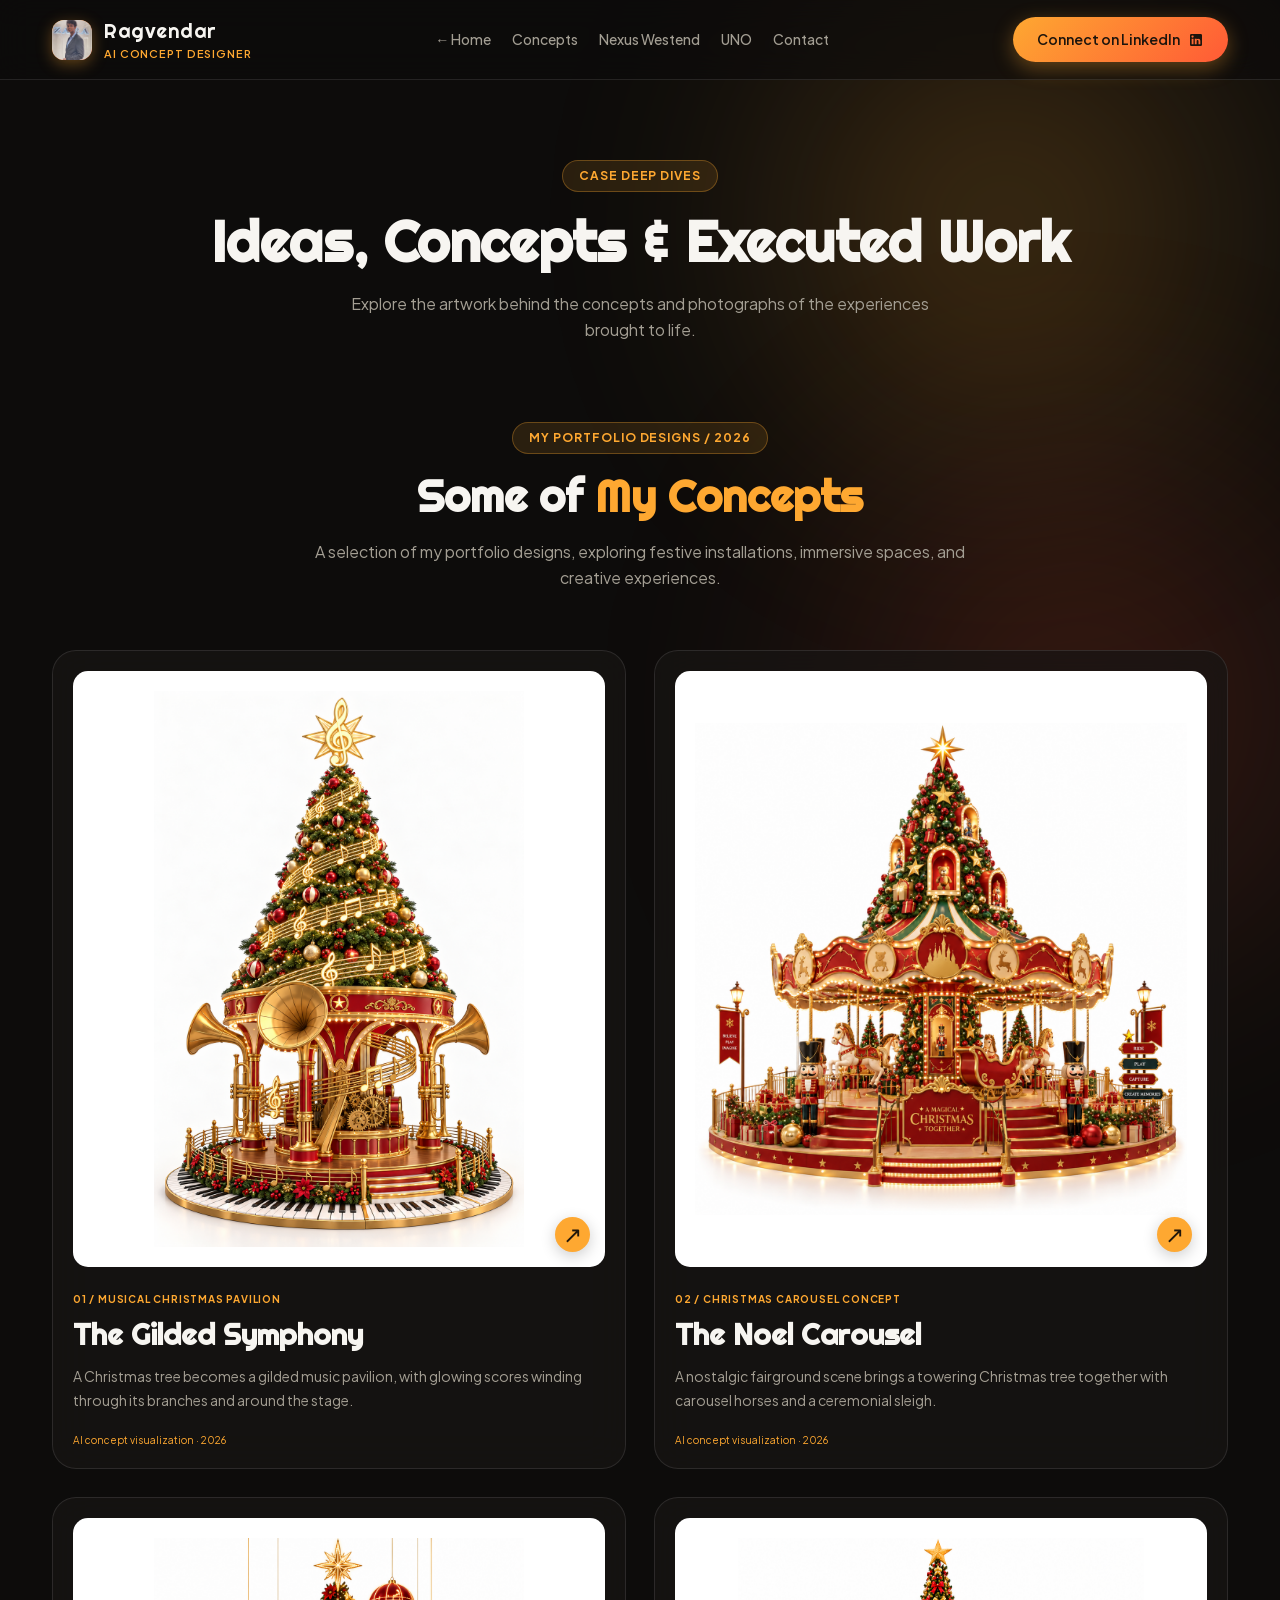
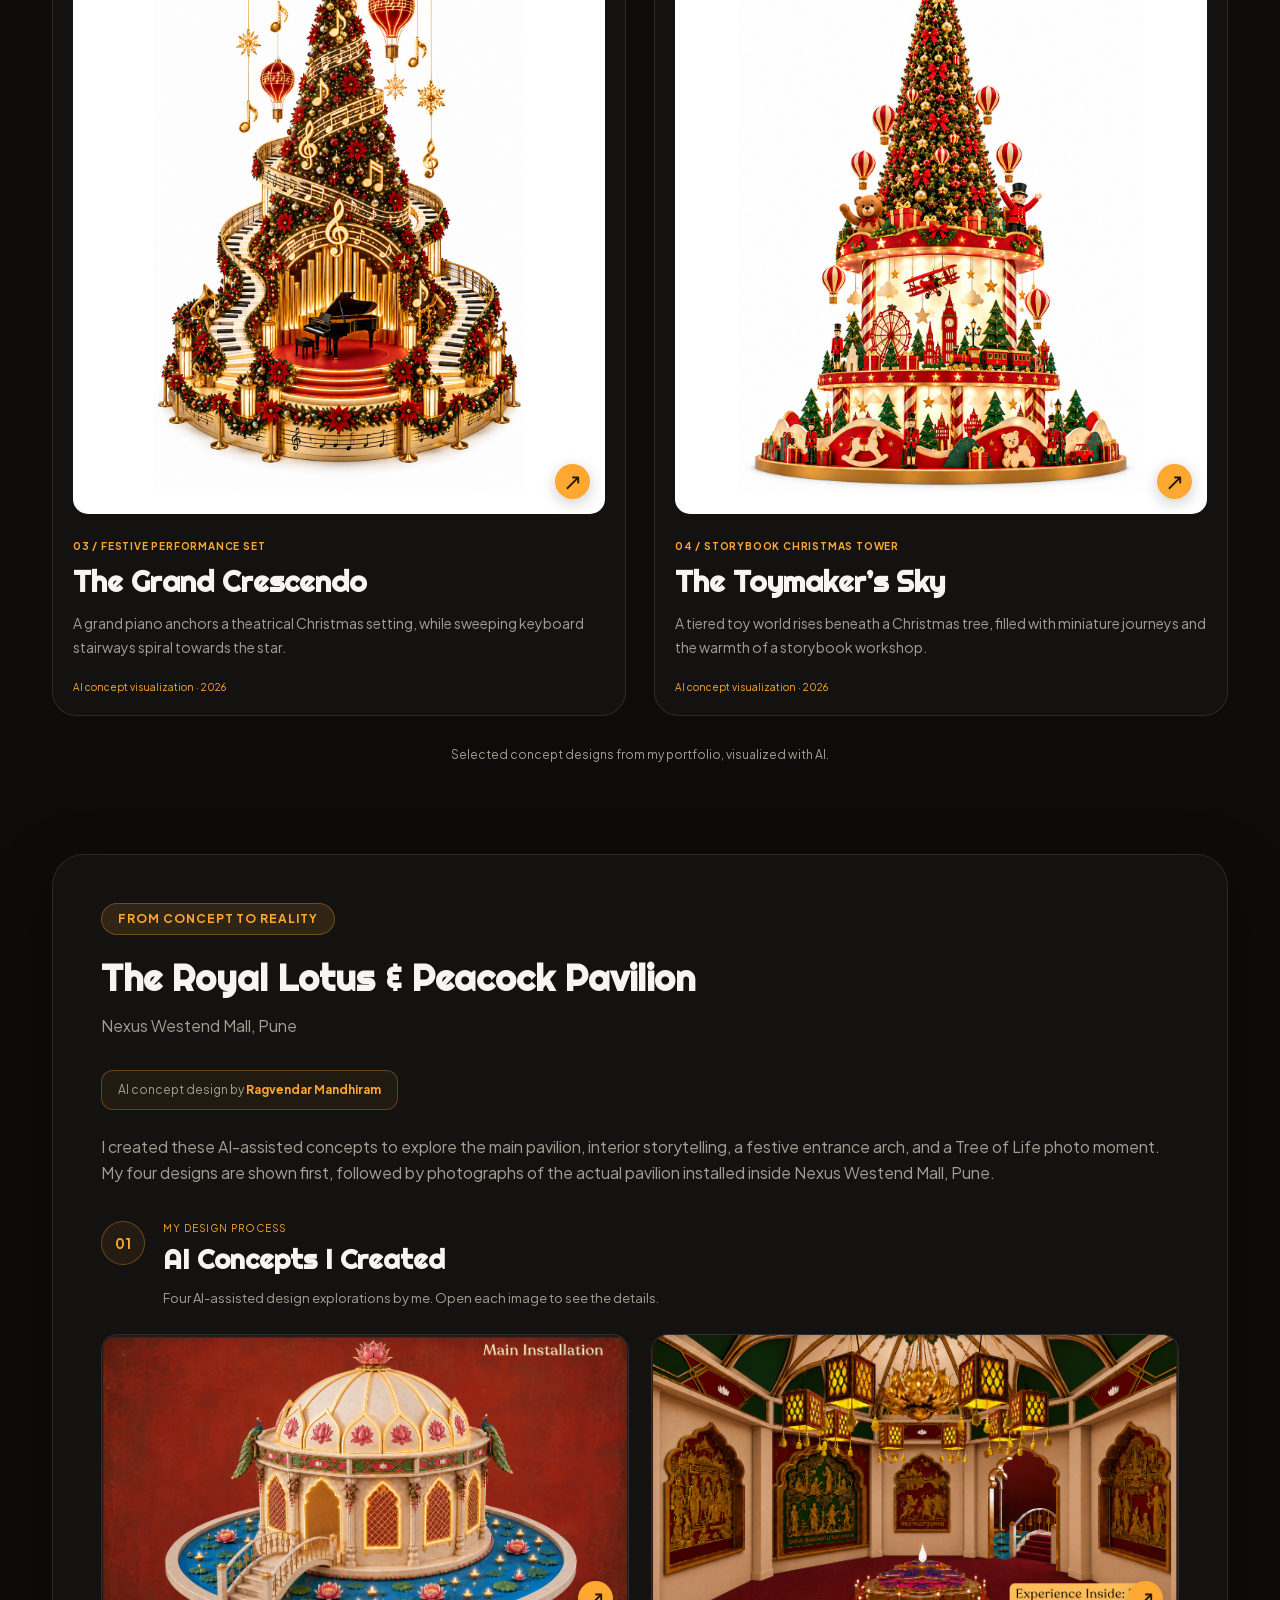
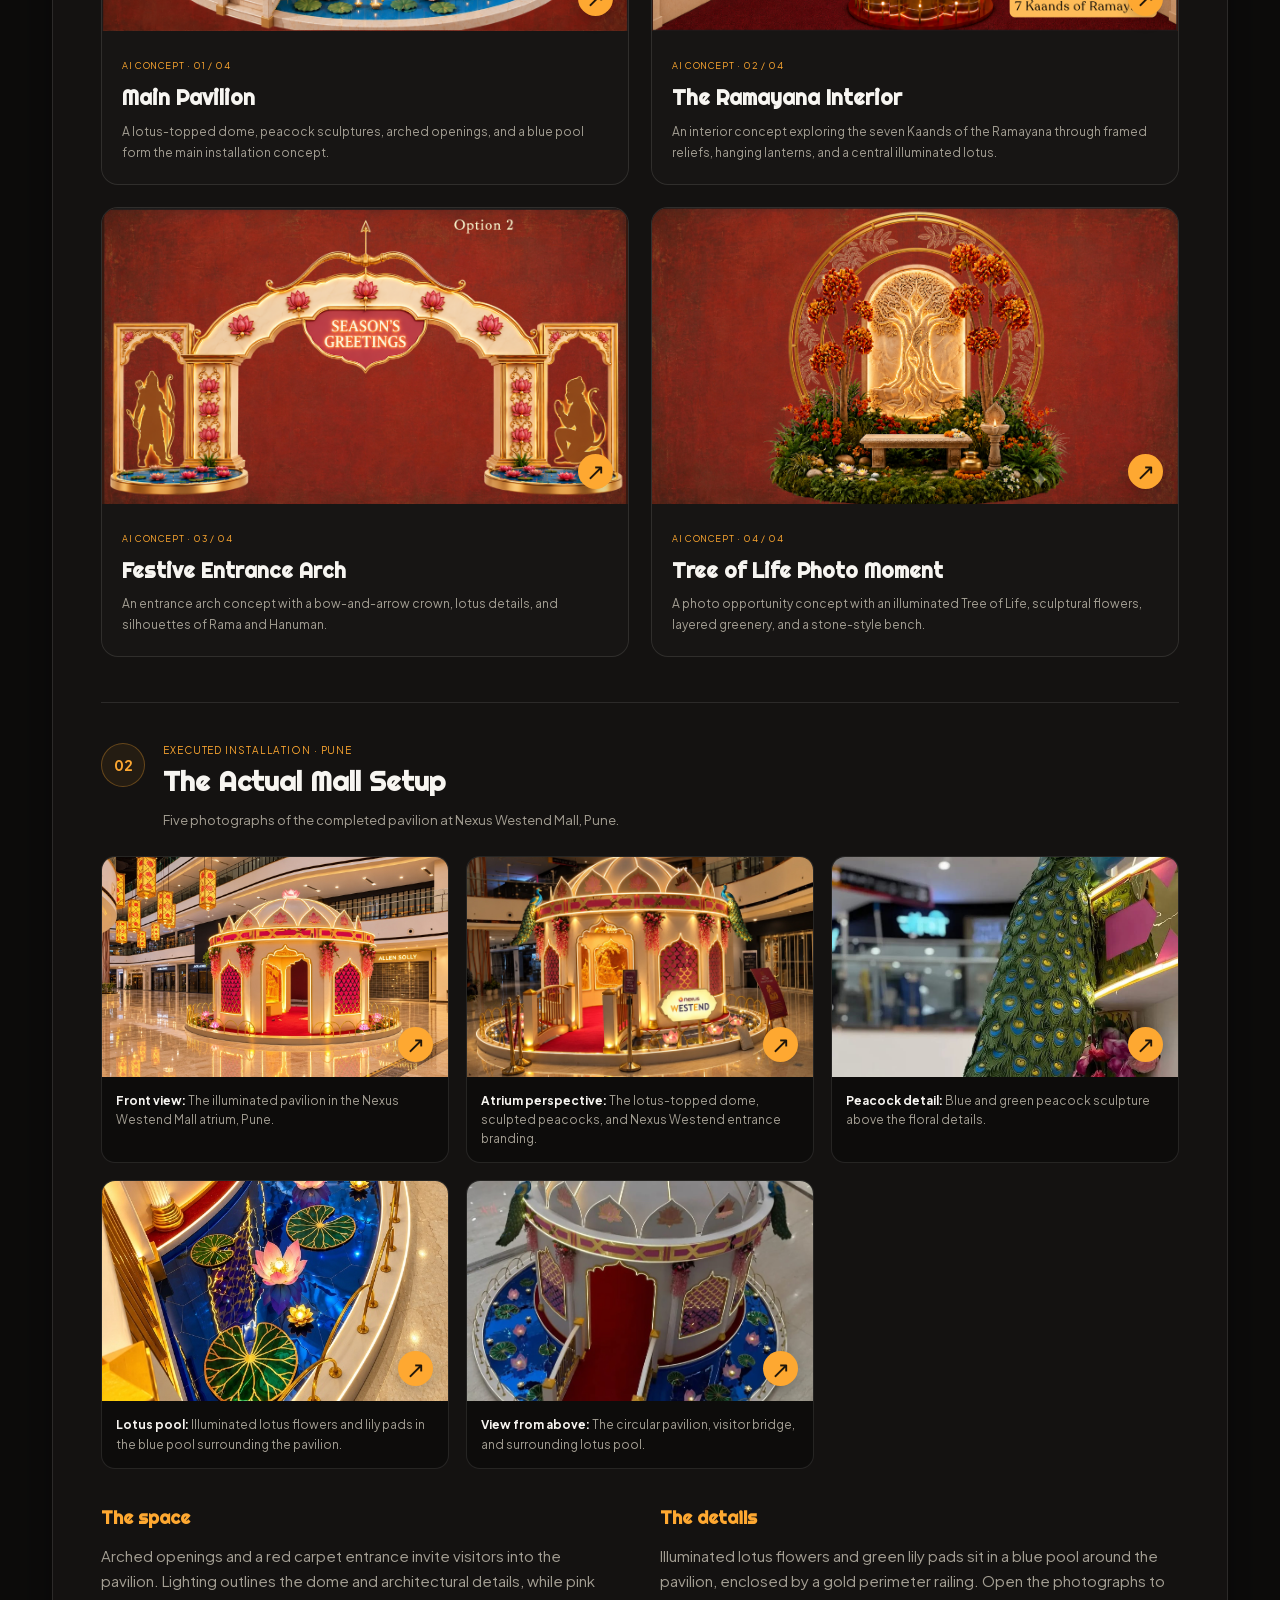
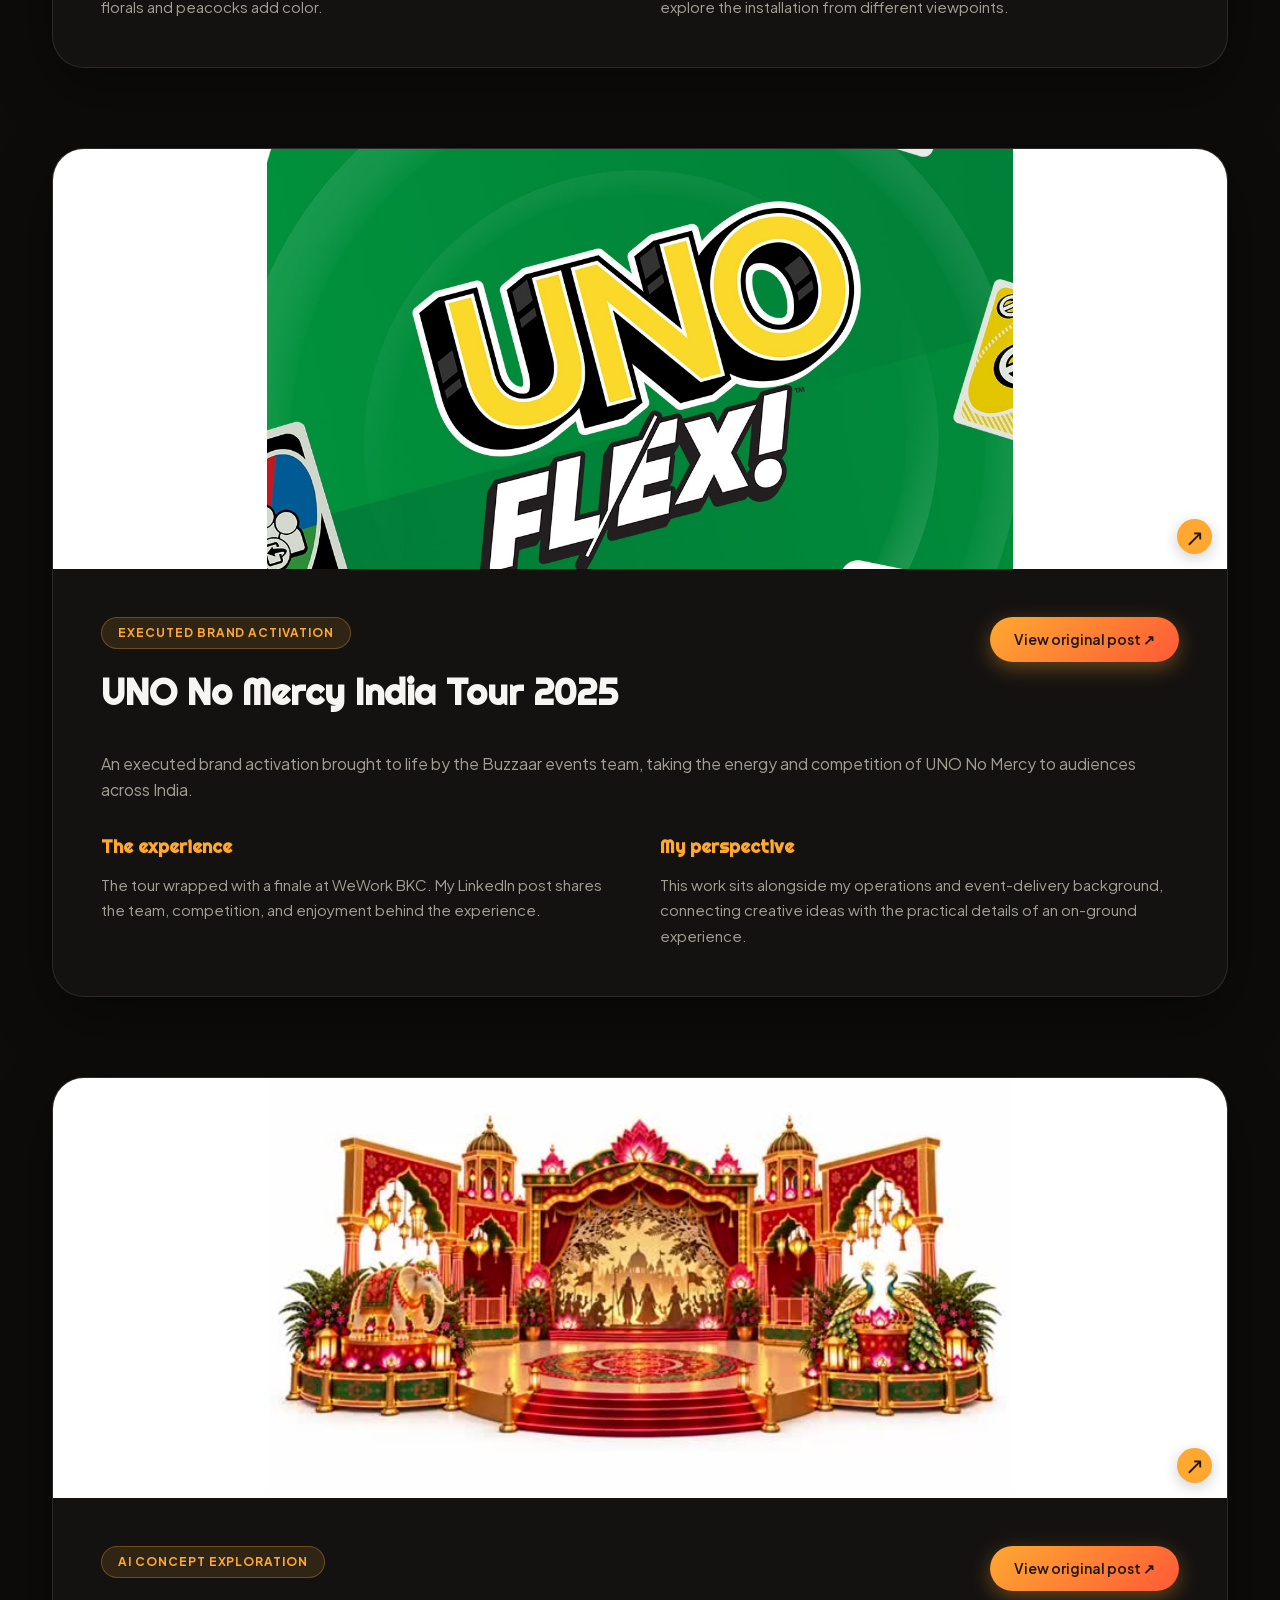
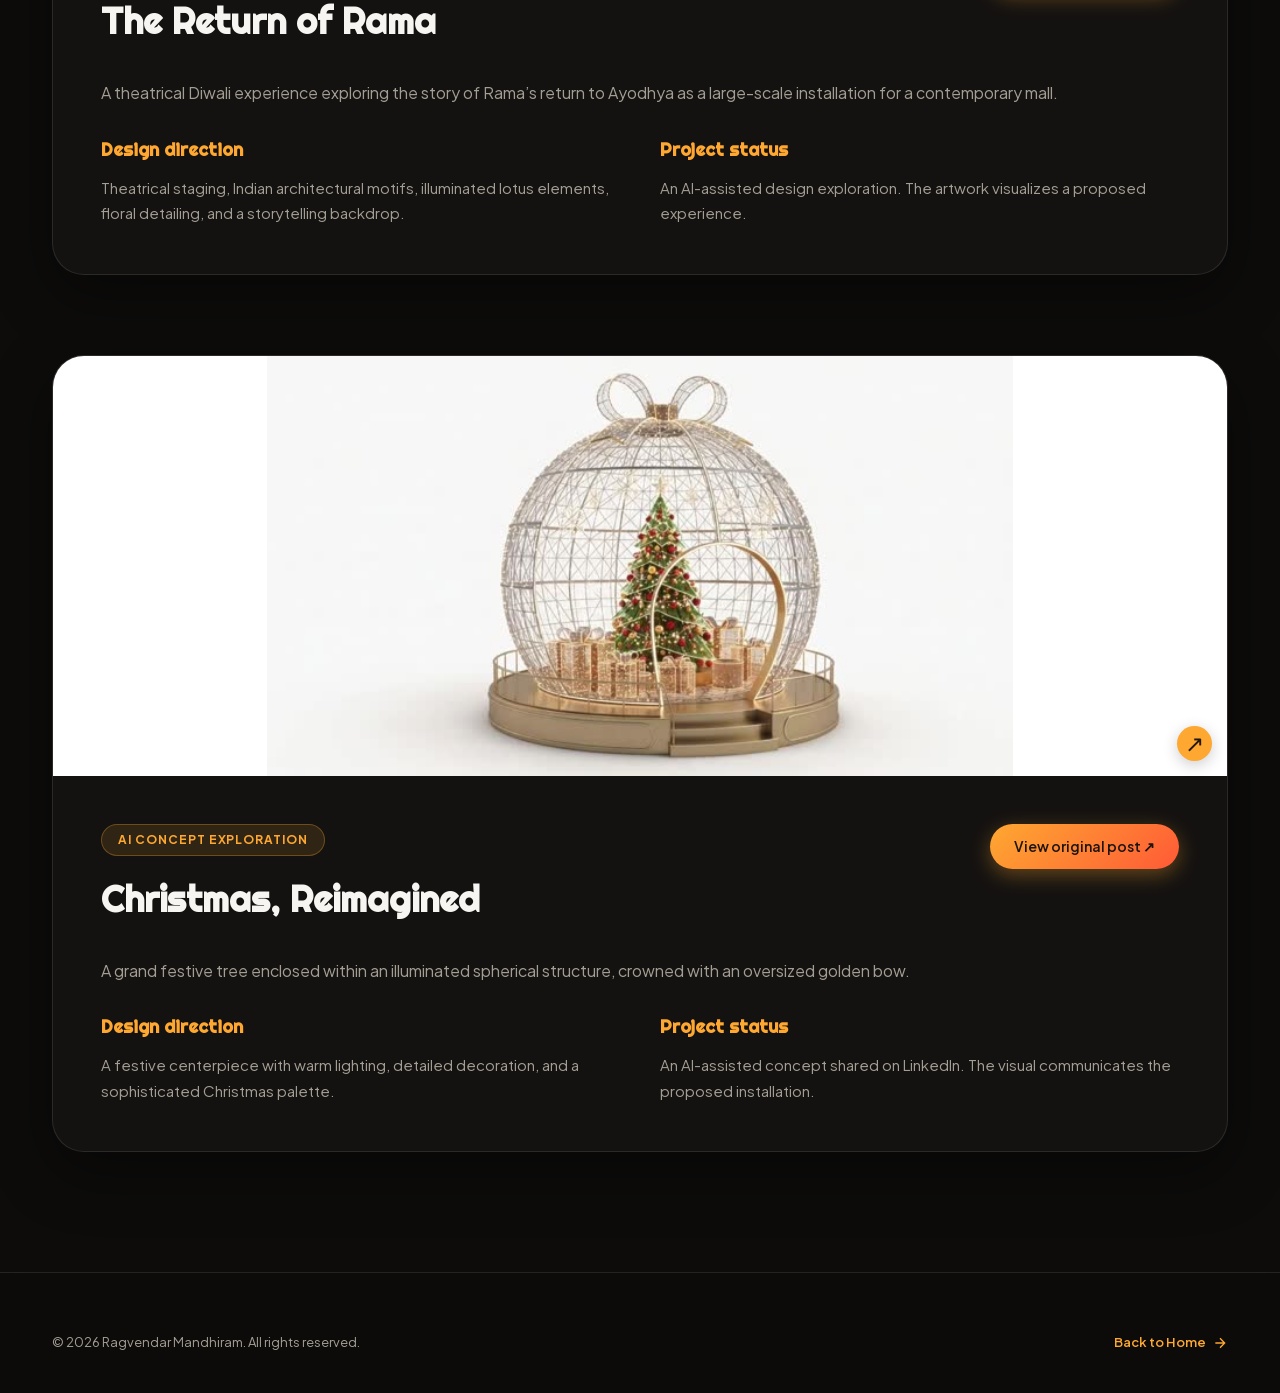
==== commit e290a7ce: "Show my AI concepts before the Nexus Westend installation photos" ====
--- a/projects.html
+++ b/projects.html
@@ -12,7 +12,7 @@
 
 
 
-<link href="styles.css?v=20261017-2" rel="stylesheet"/>
+<link href="styles.css?v=20261017-3" rel="stylesheet"/>
 <meta content="https://ragvendarmandhiram.github.io/projects.html" property="og:url"/></head>
 <body style="background: #0D0C0B;"><a class="c-skip-link" href="#main">Skip to content</a>
 <!-- Ambient Glow Gradients (As featured in Video Tutorial at 08:52) -->
@@ -50,7 +50,49 @@
 <p class="c-section-desc" style="max-width: 640px; margin: 0 auto;">Explore the artwork behind the concepts and photographs of the experiences brought to life.</p>
 </section>
 <!-- 3 Rich Detailed Project Showcase Sections -->
-<section class="c-section c-christmas-collection" id="christmas"><div class="c-collection-inner"><div class="c-section-header"><span class="c-section-badge">My Portfolio Designs / 2026</span><h2 class="c-section-title">Some of <span class="c-orange">My Concepts</span></h2><p class="c-section-desc">A selection of my portfolio designs, exploring festive installations, immersive spaces, and creative experiences.</p></div><div class="c-concept-grid"><article class="c-glass-card c-concept-card"><button aria-label="Explore The Gilded Symphony" class="c-artwork-button" data-media-description="A Christmas tree becomes a gilded music pavilion, with glowing scores winding through its branches and around the stage. Oversized gramophone horns, brass instruments, and clockwork details sit above a circular piano-key base." data-media-group="christmas" data-media-src="assets/images/christmas/01_gilded_symphony.png" data-media-status="AI concept visualization · 2026" data-media-title="The Gilded Symphony" type="button"><span class="c-concept-art"><img alt="The Gilded Symphony: Oversized gramophone horns, brass instruments, and clockwork details sit above a circular piano-key base." loading="lazy" src="assets/images/christmas/01_gilded_symphony.png"/><span aria-hidden="true" class="c-artwork-expand">↗</span></span><span class="c-project-tag">01 / Musical Christmas pavilion</span><h3 class="c-project-title">The Gilded Symphony</h3><span class="c-concept-summary">A Christmas tree becomes a gilded music pavilion, with glowing scores winding through its branches and around the stage.</span><span class="c-concept-status">AI concept visualization · 2026</span></button></article><article class="c-glass-card c-concept-card"><button aria-label="Explore The Noel Carousel" class="c-artwork-button" data-media-description="A nostalgic fairground scene brings a towering Christmas tree together with carousel horses and a ceremonial sleigh. Nutcracker sentries frame the entrance. Toy-filled alcoves and warm marquee lights create a layered story." data-media-group="christmas" data-media-src="assets/images/christmas/02_noel_carousel.png" data-media-status="AI concept visualization · 2026" data-media-title="The Noel Carousel" type="button"><span class="c-concept-art"><img alt="The Noel Carousel: Nutcracker sentries frame the entrance. Toy-filled alcoves and warm marquee lights create a layered story." loading="lazy" src="assets/images/christmas/02_noel_carousel.png"/><span aria-hidden="true" class="c-artwork-expand">↗</span></span><span class="c-project-tag">02 / Christmas carousel concept</span><h3 class="c-project-title">The Noel Carousel</h3><span class="c-concept-summary">A nostalgic fairground scene brings a towering Christmas tree together with carousel horses and a ceremonial sleigh.</span><span class="c-concept-status">AI concept visualization · 2026</span></button></article><article class="c-glass-card c-concept-card"><button aria-label="Explore The Grand Crescendo" class="c-artwork-button" data-media-description="A grand piano anchors a theatrical Christmas setting, while sweeping keyboard stairways spiral towards the star. Organ pipes form a golden backdrop. Suspended balloons and musical notes extend the composition overhead." data-media-group="christmas" data-media-src="assets/images/christmas/03_grand_crescendo.png" data-media-status="AI concept visualization · 2026" data-media-title="The Grand Crescendo" type="button"><span class="c-concept-art"><img alt="The Grand Crescendo: Organ pipes form a golden backdrop. Suspended balloons and musical notes extend the composition overhead." loading="lazy" src="assets/images/christmas/03_grand_crescendo.png"/><span aria-hidden="true" class="c-artwork-expand">↗</span></span><span class="c-project-tag">03 / Festive performance set</span><h3 class="c-project-title">The Grand Crescendo</h3><span class="c-concept-summary">A grand piano anchors a theatrical Christmas setting, while sweeping keyboard stairways spiral towards the star.</span><span class="c-concept-status">AI concept visualization · 2026</span></button></article><article class="c-glass-card c-concept-card"><button aria-label="Explore The Toymaker’s Sky" class="c-artwork-button" data-media-description="A tiered toy world rises beneath a Christmas tree, filled with miniature journeys and the warmth of a storybook workshop. Balloons, a biplane, and a toy train animate the scene visually, alongside candy-striped columns and a miniature London skyline." data-media-group="christmas" data-media-src="assets/images/christmas/04_toymakers_sky.png" data-media-status="AI concept visualization · 2026" data-media-title="The Toymaker’s Sky" type="button"><span class="c-concept-art"><img alt="The Toymaker’s Sky: Balloons, a biplane, and a toy train animate the scene visually, alongside candy-striped columns and a miniature London skyline." loading="lazy" src="assets/images/christmas/04_toymakers_sky.png"/><span aria-hidden="true" class="c-artwork-expand">↗</span></span><span class="c-project-tag">04 / Storybook Christmas tower</span><h3 class="c-project-title">The Toymaker’s Sky</h3><span class="c-concept-summary">A tiered toy world rises beneath a Christmas tree, filled with miniature journeys and the warmth of a storybook workshop.</span><span class="c-concept-status">AI concept visualization · 2026</span></button></article></div><p class="c-collection-note">Selected concept designs from my portfolio, visualized with AI.</p></div></section><div class="p-projects-grid"><article class="p-project-deep-card" id="nexus-westend"><div class="p-nexus-compare-grid"><div class="p-nexus-compare-card"><div class="p-nexus-compare-header"><strong>AI concept visualization</strong><span class="c-status-text">AI concept</span></div><button aria-label="View AI concept visualization" class="p-nexus-compare-media c-artwork-button" data-media-description="The lotus dome, peacock sculptures, arched openings, and circular lotus pool explored through AI concept visualization." data-media-group="nexus-compare" data-media-src="assets/images/nexus_westend/00_nexus_approved_ai_concept.jpg" data-media-status="AI concept" data-media-title="AI concept visualization" type="button"><img alt="The lotus dome, peacock sculptures, arched openings, and circular lotus pool explored through AI concept visualization." loading="lazy" src="assets/images/nexus_westend/00_nexus_approved_ai_concept.jpg"/><span aria-hidden="true" class="c-artwork-expand">↗</span></button><p class="p-nexus-compare-caption">The lotus dome, peacock sculptures, arched openings, and circular lotus pool explored through AI concept visualization.</p></div><div class="p-nexus-compare-card"><div class="p-nexus-compare-header"><strong>Executed installation</strong><span class="c-status-text">Executed installation</span></div><button aria-label="View Executed installation" class="p-nexus-compare-media c-artwork-button" data-media-description="The completed installation at Nexus Westend Mall in Pune, photographed on site." data-media-group="nexus-compare" data-media-src="assets/images/nexus_westend/real_front.png" data-media-status="Executed installation" data-media-title="Executed installation" type="button"><img alt="The completed installation at Nexus Westend Mall in Pune, photographed on site." loading="lazy" src="assets/images/nexus_westend/real_front.png"/><span aria-hidden="true" class="c-artwork-expand">↗</span></button><p class="p-nexus-compare-caption">The completed installation at Nexus Westend Mall in Pune, photographed on site.</p></div></div><div class="p-project-deep-body"><div class="p-project-deep-header"><div><span class="c-section-badge">Executed Installation</span><h2 class="p-project-deep-title">The Royal Lotus &amp; Peacock Pavilion</h2><p class="c-section-desc">Nexus Westend Mall, Pune</p></div><a class="c-btn c-btn--primary" href="https://www.linkedin.com/in/ragvendar-mandhiram-6b786b34a/" rel="noopener noreferrer" target="_blank">Let’s connect ↗</a></div><p class="c-section-desc c-deep-summary">A festive environment brought into the mall atrium, with warm architectural lighting, a lotus-topped dome, sculpted peacocks, and a surrounding blue lotus pool.</p><h3 class="c-gallery-heading">Five views of the executed installation</h3><div class="p-nexus-gallery-grid"><article class="p-nexus-gallery-card"><button aria-label="View Front view" class="media-box c-artwork-button" data-media-description="The illuminated pavilion in the Nexus Westend Mall atrium, Pune." data-media-group="nexus" data-media-src="assets/images/nexus_westend/real_front.png" data-media-status="Executed installation · Nexus Westend Mall, Pune" data-media-title="Front view" type="button"><img alt="The illuminated pavilion in the Nexus Westend Mall atrium, Pune." loading="lazy" src="assets/images/nexus_westend/real_front.png"/><span aria-hidden="true" class="c-artwork-expand">↗</span></button><p><strong>Front view:</strong> The illuminated pavilion in the Nexus Westend Mall atrium, Pune.</p></article><article class="p-nexus-gallery-card"><button aria-label="View Atrium perspective" class="media-box c-artwork-button" data-media-description="The lotus-topped dome, sculpted peacocks, and Nexus Westend entrance branding." data-media-group="nexus" data-media-src="assets/images/nexus_westend/real_angle.png" data-media-status="Executed installation · Nexus Westend Mall, Pune" data-media-title="Atrium perspective" type="button"><img alt="The lotus-topped dome, sculpted peacocks, and Nexus Westend entrance branding." loading="lazy" src="assets/images/nexus_westend/real_angle.png"/><span aria-hidden="true" class="c-artwork-expand">↗</span></button><p><strong>Atrium perspective:</strong> The lotus-topped dome, sculpted peacocks, and Nexus Westend entrance branding.</p></article><article class="p-nexus-gallery-card"><button aria-label="View Peacock detail" class="media-box c-artwork-button" data-media-description="Blue and green peacock sculpture above the floral details." data-media-group="nexus" data-media-src="assets/images/nexus_westend/real_peacock.png" data-media-status="Executed installation · Nexus Westend Mall, Pune" data-media-title="Peacock detail" type="button"><img alt="Blue and green peacock sculpture above the floral details." loading="lazy" src="assets/images/nexus_westend/real_peacock.png"/><span aria-hidden="true" class="c-artwork-expand">↗</span></button><p><strong>Peacock detail:</strong> Blue and green peacock sculpture above the floral details.</p></article><article class="p-nexus-gallery-card"><button aria-label="View Lotus pool" class="media-box c-artwork-button" data-media-description="Illuminated lotus flowers and lily pads in the blue pool surrounding the pavilion." data-media-group="nexus" data-media-src="assets/images/nexus_westend/real_lotus_pool.png" data-media-status="Executed installation · Nexus Westend Mall, Pune" data-media-title="Lotus pool" type="button"><img alt="Illuminated lotus flowers and lily pads in the blue pool surrounding the pavilion." loading="lazy" src="assets/images/nexus_westend/real_lotus_pool.png"/><span aria-hidden="true" class="c-artwork-expand">↗</span></button><p><strong>Lotus pool:</strong> Illuminated lotus flowers and lily pads in the blue pool surrounding the pavilion.</p></article><article class="p-nexus-gallery-card"><button aria-label="View View from above" class="media-box c-artwork-button" data-media-description="The circular pavilion, visitor bridge, and surrounding lotus pool." data-media-group="nexus" data-media-src="assets/images/nexus_westend/real_aerial.png" data-media-status="Executed installation · Nexus Westend Mall, Pune" data-media-title="View from above" type="button"><img alt="The circular pavilion, visitor bridge, and surrounding lotus pool." loading="lazy" src="assets/images/nexus_westend/real_aerial.png"/><span aria-hidden="true" class="c-artwork-expand">↗</span></button><p><strong>View from above:</strong> The circular pavilion, visitor bridge, and surrounding lotus pool.</p></article></div><div class="p-project-deep-grid"><div class="p-project-deep-col"><h3>The space</h3><p>Arched openings and a red carpet entrance invite visitors into the pavilion. Lighting outlines the dome and architectural details, while pink florals and peacocks add color.</p></div><div class="p-project-deep-col"><h3>The details</h3><p>Illuminated lotus flowers and green lily pads sit in a blue pool around the pavilion, enclosed by a gold perimeter railing. Open the photographs to explore the installation from different viewpoints.</p></div></div></div></article><article class="p-project-deep-card" id="uno"><button aria-label="View UNO No Mercy India Tour 2025 artwork" class="p-project-deep-media c-artwork-button c-deep-art" data-media-description="An executed brand activation brought to life by the Buzzaar events team, taking the energy and competition of UNO No Mercy to audiences across India." data-media-group="uno" data-media-src="assets/images/uno_no_mercy_banner.jpg" data-media-status="Executed activation · 2025" data-media-title="UNO No Mercy India Tour 2025" type="button"><img alt="UNO No Mercy India Tour 2025" loading="lazy" src="assets/images/uno_no_mercy_banner.jpg"/><span aria-hidden="true" class="c-artwork-expand">↗</span></button><div class="p-project-deep-body"><div class="p-project-deep-header"><div><span class="c-section-badge">Executed Brand Activation</span><h2 class="p-project-deep-title">UNO No Mercy India Tour 2025</h2></div><a class="c-btn c-btn--primary" href="https://www.linkedin.com/feed/update/urn:li:activity:7342475185427496961/" rel="noopener noreferrer" target="_blank">View original post ↗</a></div><p class="c-section-desc c-deep-summary">An executed brand activation brought to life by the Buzzaar events team, taking the energy and competition of UNO No Mercy to audiences across India.</p><div class="p-project-deep-grid"><div class="p-project-deep-col"><h3>The experience</h3><p>The tour wrapped with a finale at WeWork BKC. My LinkedIn post shares the team, competition, and enjoyment behind the experience.</p></div><div class="p-project-deep-col"><h3>My perspective</h3><p>This work sits alongside my operations and event-delivery background, connecting creative ideas with the practical details of an on-ground experience.</p></div></div></div></article><article class="p-project-deep-card" id="diwali"><button aria-label="View The Return of Rama artwork" class="p-project-deep-media c-artwork-button c-deep-art" data-media-description="A theatrical Diwali experience exploring the story of Rama’s return to Ayodhya as a large-scale installation for a contemporary mall." data-media-group="diwali" data-media-src="assets/images/diwali_rama.jpg" data-media-status="AI concept visualization · 2026" data-media-title="The Return of Rama" type="button"><img alt="The Return of Rama" loading="lazy" src="assets/images/diwali_rama.jpg"/><span aria-hidden="true" class="c-artwork-expand">↗</span></button><div class="p-project-deep-body"><div class="p-project-deep-header"><div><span class="c-section-badge">AI Concept Exploration</span><h2 class="p-project-deep-title">The Return of Rama</h2></div><a class="c-btn c-btn--primary" href="https://www.linkedin.com/feed/update/urn:li:activity:7513806661548032000/" rel="noopener noreferrer" target="_blank">View original post ↗</a></div><p class="c-section-desc c-deep-summary">A theatrical Diwali experience exploring the story of Rama’s return to Ayodhya as a large-scale installation for a contemporary mall.</p><div class="p-project-deep-grid"><div class="p-project-deep-col"><h3>Design direction</h3><p>Theatrical staging, Indian architectural motifs, illuminated lotus elements, floral detailing, and a storytelling backdrop.</p></div><div class="p-project-deep-col"><h3>Project status</h3><p>An AI-assisted design exploration. The artwork visualizes a proposed experience.</p></div></div></div></article><article class="p-project-deep-card" id="christmas-sphere"><button aria-label="View Christmas, Reimagined artwork" class="p-project-deep-media c-artwork-button c-deep-art" data-media-description="A grand festive tree enclosed within an illuminated spherical structure, crowned with an oversized golden bow." data-media-group="christmas-sphere" data-media-src="assets/images/christmas_sphere.jpg" data-media-status="AI concept visualization · 2026" data-media-title="Christmas, Reimagined" type="button"><img alt="Christmas, Reimagined" loading="lazy" src="assets/images/christmas_sphere.jpg"/><span aria-hidden="true" class="c-artwork-expand">↗</span></button><div class="p-project-deep-body"><div class="p-project-deep-header"><div><span class="c-section-badge">AI Concept Exploration</span><h2 class="p-project-deep-title">Christmas, Reimagined</h2></div><a class="c-btn c-btn--primary" href="https://www.linkedin.com/feed/update/urn:li:activity:7516445009471164416/" rel="noopener noreferrer" target="_blank">View original post ↗</a></div><p class="c-section-desc c-deep-summary">A grand festive tree enclosed within an illuminated spherical structure, crowned with an oversized golden bow.</p><div class="p-project-deep-grid"><div class="p-project-deep-col"><h3>Design direction</h3><p>A festive centerpiece with warm lighting, detailed decoration, and a sophisticated Christmas palette.</p></div><div class="p-project-deep-col"><h3>Project status</h3><p>An AI-assisted concept shared on LinkedIn. The visual communicates the proposed installation.</p></div></div></div></article></div>
+<section class="c-section c-christmas-collection" id="christmas"><div class="c-collection-inner"><div class="c-section-header"><span class="c-section-badge">My Portfolio Designs / 2026</span><h2 class="c-section-title">Some of <span class="c-orange">My Concepts</span></h2><p class="c-section-desc">A selection of my portfolio designs, exploring festive installations, immersive spaces, and creative experiences.</p></div><div class="c-concept-grid"><article class="c-glass-card c-concept-card"><button aria-label="Explore The Gilded Symphony" class="c-artwork-button" data-media-description="A Christmas tree becomes a gilded music pavilion, with glowing scores winding through its branches and around the stage. Oversized gramophone horns, brass instruments, and clockwork details sit above a circular piano-key base." data-media-group="christmas" data-media-src="assets/images/christmas/01_gilded_symphony.png" data-media-status="AI concept visualization · 2026" data-media-title="The Gilded Symphony" type="button"><span class="c-concept-art"><img alt="The Gilded Symphony: Oversized gramophone horns, brass instruments, and clockwork details sit above a circular piano-key base." loading="lazy" src="assets/images/christmas/01_gilded_symphony.png"/><span aria-hidden="true" class="c-artwork-expand">↗</span></span><span class="c-project-tag">01 / Musical Christmas pavilion</span><h3 class="c-project-title">The Gilded Symphony</h3><span class="c-concept-summary">A Christmas tree becomes a gilded music pavilion, with glowing scores winding through its branches and around the stage.</span><span class="c-concept-status">AI concept visualization · 2026</span></button></article><article class="c-glass-card c-concept-card"><button aria-label="Explore The Noel Carousel" class="c-artwork-button" data-media-description="A nostalgic fairground scene brings a towering Christmas tree together with carousel horses and a ceremonial sleigh. Nutcracker sentries frame the entrance. Toy-filled alcoves and warm marquee lights create a layered story." data-media-group="christmas" data-media-src="assets/images/christmas/02_noel_carousel.png" data-media-status="AI concept visualization · 2026" data-media-title="The Noel Carousel" type="button"><span class="c-concept-art"><img alt="The Noel Carousel: Nutcracker sentries frame the entrance. Toy-filled alcoves and warm marquee lights create a layered story." loading="lazy" src="assets/images/christmas/02_noel_carousel.png"/><span aria-hidden="true" class="c-artwork-expand">↗</span></span><span class="c-project-tag">02 / Christmas carousel concept</span><h3 class="c-project-title">The Noel Carousel</h3><span class="c-concept-summary">A nostalgic fairground scene brings a towering Christmas tree together with carousel horses and a ceremonial sleigh.</span><span class="c-concept-status">AI concept visualization · 2026</span></button></article><article class="c-glass-card c-concept-card"><button aria-label="Explore The Grand Crescendo" class="c-artwork-button" data-media-description="A grand piano anchors a theatrical Christmas setting, while sweeping keyboard stairways spiral towards the star. Organ pipes form a golden backdrop. Suspended balloons and musical notes extend the composition overhead." data-media-group="christmas" data-media-src="assets/images/christmas/03_grand_crescendo.png" data-media-status="AI concept visualization · 2026" data-media-title="The Grand Crescendo" type="button"><span class="c-concept-art"><img alt="The Grand Crescendo: Organ pipes form a golden backdrop. Suspended balloons and musical notes extend the composition overhead." loading="lazy" src="assets/images/christmas/03_grand_crescendo.png"/><span aria-hidden="true" class="c-artwork-expand">↗</span></span><span class="c-project-tag">03 / Festive performance set</span><h3 class="c-project-title">The Grand Crescendo</h3><span class="c-concept-summary">A grand piano anchors a theatrical Christmas setting, while sweeping keyboard stairways spiral towards the star.</span><span class="c-concept-status">AI concept visualization · 2026</span></button></article><article class="c-glass-card c-concept-card"><button aria-label="Explore The Toymaker’s Sky" class="c-artwork-button" data-media-description="A tiered toy world rises beneath a Christmas tree, filled with miniature journeys and the warmth of a storybook workshop. Balloons, a biplane, and a toy train animate the scene visually, alongside candy-striped columns and a miniature London skyline." data-media-group="christmas" data-media-src="assets/images/christmas/04_toymakers_sky.png" data-media-status="AI concept visualization · 2026" data-media-title="The Toymaker’s Sky" type="button"><span class="c-concept-art"><img alt="The Toymaker’s Sky: Balloons, a biplane, and a toy train animate the scene visually, alongside candy-striped columns and a miniature London skyline." loading="lazy" src="assets/images/christmas/04_toymakers_sky.png"/><span aria-hidden="true" class="c-artwork-expand">↗</span></span><span class="c-project-tag">04 / Storybook Christmas tower</span><h3 class="c-project-title">The Toymaker’s Sky</h3><span class="c-concept-summary">A tiered toy world rises beneath a Christmas tree, filled with miniature journeys and the warmth of a storybook workshop.</span><span class="c-concept-status">AI concept visualization · 2026</span></button></article></div><p class="c-collection-note">Selected concept designs from my portfolio, visualized with AI.</p></div></section><div class="p-projects-grid"><article class="p-project-deep-card" id="nexus-westend">
+<div class="p-project-deep-body">
+<div class="p-project-deep-header"><div>
+<span class="c-section-badge">From Concept to Reality</span>
+<h2 class="p-project-deep-title">The Royal Lotus &amp; Peacock Pavilion</h2>
+<p class="c-section-desc">Nexus Westend Mall, Pune</p>
+</div></div>
+<p class="c-nexus-credit">AI concept design by <strong>Ragvendar Mandhiram</strong></p>
+<p class="c-section-desc c-deep-summary">I created these AI-assisted concepts to explore the main pavilion, interior storytelling, a festive entrance arch, and a Tree of Life photo moment. My four designs are shown first, followed by photographs of the actual pavilion installed inside Nexus Westend Mall, Pune.</p>
+<section class="c-nexus-stage" aria-labelledby="nexus-ai-heading" id="nexus-ai-concepts">
+<div class="c-nexus-stage-heading"><span class="c-nexus-stage-number" aria-hidden="true">01</span><div><p class="c-nexus-stage-eyebrow">My Design Process</p><h3 id="nexus-ai-heading">AI Concepts I Created</h3><p>Four AI-assisted design explorations by me. Open each image to see the details.</p></div></div>
+<div class="c-nexus-concept-grid"><article class="c-nexus-concept-card">
+<button type="button" class="c-artwork-button c-nexus-concept-image" aria-label="View my AI concept: Main Pavilion" data-media-src="assets/images/nexus_westend/concept_01_main_pavilion.png" data-media-group="nexus-ai-concepts" data-media-title="Main Pavilion" data-media-description="A lotus-topped dome, peacock sculptures, arched openings, and a blue pool form the main installation concept." data-media-status="AI concept by Ragvendar Mandhiram">
+<img src="assets/images/nexus_westend/concept_01_main_pavilion.png" alt="A lotus-topped dome, peacock sculptures, arched openings, and a blue pool form the main installation concept." loading="lazy" decoding="async" width="2380" height="1340"/>
+<span class="c-artwork-expand" aria-hidden="true">↗</span>
+</button>
+<div class="c-nexus-concept-caption"><span>AI Concept · 01 / 04</span><h4>Main Pavilion</h4><p>A lotus-topped dome, peacock sculptures, arched openings, and a blue pool form the main installation concept.</p></div>
+</article><article class="c-nexus-concept-card">
+<button type="button" class="c-artwork-button c-nexus-concept-image" aria-label="View my AI concept: The Ramayana Interior" data-media-src="assets/images/nexus_westend/concept_02_ramayana_interior.png" data-media-group="nexus-ai-concepts" data-media-title="The Ramayana Interior" data-media-description="An interior concept exploring the seven Kaands of the Ramayana through framed reliefs, hanging lanterns, and a central illuminated lotus." data-media-status="AI concept by Ragvendar Mandhiram">
+<img src="assets/images/nexus_westend/concept_02_ramayana_interior.png" alt="An interior concept exploring the seven Kaands of the Ramayana through framed reliefs, hanging lanterns, and a central illuminated lotus." loading="lazy" decoding="async" width="2380" height="1340"/>
+<span class="c-artwork-expand" aria-hidden="true">↗</span>
+</button>
+<div class="c-nexus-concept-caption"><span>AI Concept · 02 / 04</span><h4>The Ramayana Interior</h4><p>An interior concept exploring the seven Kaands of the Ramayana through framed reliefs, hanging lanterns, and a central illuminated lotus.</p></div>
+</article><article class="c-nexus-concept-card">
+<button type="button" class="c-artwork-button c-nexus-concept-image" aria-label="View my AI concept: Festive Entrance Arch" data-media-src="assets/images/nexus_westend/concept_03_entrance_arch.png" data-media-group="nexus-ai-concepts" data-media-title="Festive Entrance Arch" data-media-description="An entrance arch concept with a bow-and-arrow crown, lotus details, and silhouettes of Rama and Hanuman." data-media-status="AI concept by Ragvendar Mandhiram">
+<img src="assets/images/nexus_westend/concept_03_entrance_arch.png" alt="An entrance arch concept with a bow-and-arrow crown, lotus details, and silhouettes of Rama and Hanuman." loading="lazy" decoding="async" width="2380" height="1340"/>
+<span class="c-artwork-expand" aria-hidden="true">↗</span>
+</button>
+<div class="c-nexus-concept-caption"><span>AI Concept · 03 / 04</span><h4>Festive Entrance Arch</h4><p>An entrance arch concept with a bow-and-arrow crown, lotus details, and silhouettes of Rama and Hanuman.</p></div>
+</article><article class="c-nexus-concept-card">
+<button type="button" class="c-artwork-button c-nexus-concept-image" aria-label="View my AI concept: Tree of Life Photo Moment" data-media-src="assets/images/nexus_westend/concept_04_tree_of_life.png" data-media-group="nexus-ai-concepts" data-media-title="Tree of Life Photo Moment" data-media-description="A photo opportunity concept with an illuminated Tree of Life, sculptural flowers, layered greenery, and a stone-style bench." data-media-status="AI concept by Ragvendar Mandhiram">
+<img src="assets/images/nexus_westend/concept_04_tree_of_life.png" alt="A photo opportunity concept with an illuminated Tree of Life, sculptural flowers, layered greenery, and a stone-style bench." loading="lazy" decoding="async" width="2380" height="1340"/>
+<span class="c-artwork-expand" aria-hidden="true">↗</span>
+</button>
+<div class="c-nexus-concept-caption"><span>AI Concept · 04 / 04</span><h4>Tree of Life Photo Moment</h4><p>A photo opportunity concept with an illuminated Tree of Life, sculptural flowers, layered greenery, and a stone-style bench.</p></div>
+</article></div>
+</section>
+<section class="c-nexus-stage c-nexus-stage--actual" aria-labelledby="nexus-actual-heading" id="nexus-actual-setup">
+<div class="c-nexus-stage-heading"><span class="c-nexus-stage-number" aria-hidden="true">02</span><div><p class="c-nexus-stage-eyebrow">Executed Installation · Pune</p><h3 id="nexus-actual-heading">The Actual Mall Setup</h3><p>Five photographs of the completed pavilion at Nexus Westend Mall, Pune.</p></div></div>
+<div class="p-nexus-gallery-grid"><article class="p-nexus-gallery-card"><button aria-label="View Front view" class="media-box c-artwork-button" data-media-description="The illuminated pavilion in the Nexus Westend Mall atrium, Pune." data-media-group="nexus" data-media-src="assets/images/nexus_westend/real_front.png" data-media-status="Executed installation · Nexus Westend Mall, Pune" data-media-title="Front view" type="button"><img alt="The illuminated pavilion in the Nexus Westend Mall atrium, Pune." loading="lazy" src="assets/images/nexus_westend/real_front.png"/><span aria-hidden="true" class="c-artwork-expand">↗</span></button><p><strong>Front view:</strong> The illuminated pavilion in the Nexus Westend Mall atrium, Pune.</p></article><article class="p-nexus-gallery-card"><button aria-label="View Atrium perspective" class="media-box c-artwork-button" data-media-description="The lotus-topped dome, sculpted peacocks, and Nexus Westend entrance branding." data-media-group="nexus" data-media-src="assets/images/nexus_westend/real_angle.png" data-media-status="Executed installation · Nexus Westend Mall, Pune" data-media-title="Atrium perspective" type="button"><img alt="The lotus-topped dome, sculpted peacocks, and Nexus Westend entrance branding." loading="lazy" src="assets/images/nexus_westend/real_angle.png"/><span aria-hidden="true" class="c-artwork-expand">↗</span></button><p><strong>Atrium perspective:</strong> The lotus-topped dome, sculpted peacocks, and Nexus Westend entrance branding.</p></article><article class="p-nexus-gallery-card"><button aria-label="View Peacock detail" class="media-box c-artwork-button" data-media-description="Blue and green peacock sculpture above the floral details." data-media-group="nexus" data-media-src="assets/images/nexus_westend/real_peacock.png" data-media-status="Executed installation · Nexus Westend Mall, Pune" data-media-title="Peacock detail" type="button"><img alt="Blue and green peacock sculpture above the floral details." loading="lazy" src="assets/images/nexus_westend/real_peacock.png"/><span aria-hidden="true" class="c-artwork-expand">↗</span></button><p><strong>Peacock detail:</strong> Blue and green peacock sculpture above the floral details.</p></article><article class="p-nexus-gallery-card"><button aria-label="View Lotus pool" class="media-box c-artwork-button" data-media-description="Illuminated lotus flowers and lily pads in the blue pool surrounding the pavilion." data-media-group="nexus" data-media-src="assets/images/nexus_westend/real_lotus_pool.png" data-media-status="Executed installation · Nexus Westend Mall, Pune" data-media-title="Lotus pool" type="button"><img alt="Illuminated lotus flowers and lily pads in the blue pool surrounding the pavilion." loading="lazy" src="assets/images/nexus_westend/real_lotus_pool.png"/><span aria-hidden="true" class="c-artwork-expand">↗</span></button><p><strong>Lotus pool:</strong> Illuminated lotus flowers and lily pads in the blue pool surrounding the pavilion.</p></article><article class="p-nexus-gallery-card"><button aria-label="View View from above" class="media-box c-artwork-button" data-media-description="The circular pavilion, visitor bridge, and surrounding lotus pool." data-media-group="nexus" data-media-src="assets/images/nexus_westend/real_aerial.png" data-media-status="Executed installation · Nexus Westend Mall, Pune" data-media-title="View from above" type="button"><img alt="The circular pavilion, visitor bridge, and surrounding lotus pool." loading="lazy" src="assets/images/nexus_westend/real_aerial.png"/><span aria-hidden="true" class="c-artwork-expand">↗</span></button><p><strong>View from above:</strong> The circular pavilion, visitor bridge, and surrounding lotus pool.</p></article></div>
+<div class="p-project-deep-grid"><div class="p-project-deep-col"><h3>The space</h3><p>Arched openings and a red carpet entrance invite visitors into the pavilion. Lighting outlines the dome and architectural details, while pink florals and peacocks add color.</p></div><div class="p-project-deep-col"><h3>The details</h3><p>Illuminated lotus flowers and green lily pads sit in a blue pool around the pavilion, enclosed by a gold perimeter railing. Open the photographs to explore the installation from different viewpoints.</p></div></div>
+</section>
+</div></article><article class="p-project-deep-card" id="uno"><button aria-label="View UNO No Mercy India Tour 2025 artwork" class="p-project-deep-media c-artwork-button c-deep-art" data-media-description="An executed brand activation brought to life by the Buzzaar events team, taking the energy and competition of UNO No Mercy to audiences across India." data-media-group="uno" data-media-src="assets/images/uno_no_mercy_banner.jpg" data-media-status="Executed activation · 2025" data-media-title="UNO No Mercy India Tour 2025" type="button"><img alt="UNO No Mercy India Tour 2025" loading="lazy" src="assets/images/uno_no_mercy_banner.jpg"/><span aria-hidden="true" class="c-artwork-expand">↗</span></button><div class="p-project-deep-body"><div class="p-project-deep-header"><div><span class="c-section-badge">Executed Brand Activation</span><h2 class="p-project-deep-title">UNO No Mercy India Tour 2025</h2></div><a class="c-btn c-btn--primary" href="https://www.linkedin.com/feed/update/urn:li:activity:7342475185427496961/" rel="noopener noreferrer" target="_blank">View original post ↗</a></div><p class="c-section-desc c-deep-summary">An executed brand activation brought to life by the Buzzaar events team, taking the energy and competition of UNO No Mercy to audiences across India.</p><div class="p-project-deep-grid"><div class="p-project-deep-col"><h3>The experience</h3><p>The tour wrapped with a finale at WeWork BKC. My LinkedIn post shares the team, competition, and enjoyment behind the experience.</p></div><div class="p-project-deep-col"><h3>My perspective</h3><p>This work sits alongside my operations and event-delivery background, connecting creative ideas with the practical details of an on-ground experience.</p></div></div></div></article><article class="p-project-deep-card" id="diwali"><button aria-label="View The Return of Rama artwork" class="p-project-deep-media c-artwork-button c-deep-art" data-media-description="A theatrical Diwali experience exploring the story of Rama’s return to Ayodhya as a large-scale installation for a contemporary mall." data-media-group="diwali" data-media-src="assets/images/diwali_rama.jpg" data-media-status="AI concept visualization · 2026" data-media-title="The Return of Rama" type="button"><img alt="The Return of Rama" loading="lazy" src="assets/images/diwali_rama.jpg"/><span aria-hidden="true" class="c-artwork-expand">↗</span></button><div class="p-project-deep-body"><div class="p-project-deep-header"><div><span class="c-section-badge">AI Concept Exploration</span><h2 class="p-project-deep-title">The Return of Rama</h2></div><a class="c-btn c-btn--primary" href="https://www.linkedin.com/feed/update/urn:li:activity:7513806661548032000/" rel="noopener noreferrer" target="_blank">View original post ↗</a></div><p class="c-section-desc c-deep-summary">A theatrical Diwali experience exploring the story of Rama’s return to Ayodhya as a large-scale installation for a contemporary mall.</p><div class="p-project-deep-grid"><div class="p-project-deep-col"><h3>Design direction</h3><p>Theatrical staging, Indian architectural motifs, illuminated lotus elements, floral detailing, and a storytelling backdrop.</p></div><div class="p-project-deep-col"><h3>Project status</h3><p>An AI-assisted design exploration. The artwork visualizes a proposed experience.</p></div></div></div></article><article class="p-project-deep-card" id="christmas-sphere"><button aria-label="View Christmas, Reimagined artwork" class="p-project-deep-media c-artwork-button c-deep-art" data-media-description="A grand festive tree enclosed within an illuminated spherical structure, crowned with an oversized golden bow." data-media-group="christmas-sphere" data-media-src="assets/images/christmas_sphere.jpg" data-media-status="AI concept visualization · 2026" data-media-title="Christmas, Reimagined" type="button"><img alt="Christmas, Reimagined" loading="lazy" src="assets/images/christmas_sphere.jpg"/><span aria-hidden="true" class="c-artwork-expand">↗</span></button><div class="p-project-deep-body"><div class="p-project-deep-header"><div><span class="c-section-badge">AI Concept Exploration</span><h2 class="p-project-deep-title">Christmas, Reimagined</h2></div><a class="c-btn c-btn--primary" href="https://www.linkedin.com/feed/update/urn:li:activity:7516445009471164416/" rel="noopener noreferrer" target="_blank">View original post ↗</a></div><p class="c-section-desc c-deep-summary">A grand festive tree enclosed within an illuminated spherical structure, crowned with an oversized golden bow.</p><div class="p-project-deep-grid"><div class="p-project-deep-col"><h3>Design direction</h3><p>A festive centerpiece with warm lighting, detailed decoration, and a sophisticated Christmas palette.</p></div><div class="p-project-deep-col"><h3>Project status</h3><p>An AI-assisted concept shared on LinkedIn. The visual communicates the proposed installation.</p></div></div></div></article></div>
 </main>
 <!-- Footer -->
 <footer class="l-footer">
--- a/styles.css
+++ b/styles.css
@@ -1197,3 +1197,44 @@
 @media(max-width:600px){:root{--nav-height:72px}.l-navbar__inner{padding:0 17px;gap:10px}.l-navbar__actions>.c-btn{display:none}.l-navbar__logo-badge{width:35px;height:35px}.l-navbar__brand{gap:8px}.l-navbar__logo-text{font-size:17px}.l-navbar__logo-sub{font-size:8px}.l-navbar__actions{gap:8px}.c-studio-toggle{width:33px;height:33px;font-size:20px}.c-menu-toggle{font-size:11px;gap:7px;padding:8px}.c-hero{padding-top:110px;min-height:0;padding-bottom:55px}.c-hero__title{font-size:37px;line-height:1.14}.c-hero__subtitle{font-size:15px;line-height:1.75;margin-bottom:28px}.c-hero__status-pill{font-size:9px;padding:9px 12px;line-height:1.6;border-radius:16px;align-items:flex-start}.c-hero__status-dot{margin-top:4px}.c-hero__actions{gap:11px;margin-bottom:30px;flex-wrap:wrap}.c-btn{font-size:12px;padding:11px 18px}.c-hero__stats{gap:14px;padding-top:25px}.c-hero__stat-num{font-size:29px}.c-hero__stat-label{font-size:8px;line-height:1.6}.c-hero__portrait-frame{max-width:320px;border-radius:24px}.c-hero__portrait-badge{padding:10px 13px}.c-section{padding:65px 0}.c-section-header{margin-bottom:32px}.c-section-title{font-size:31px}.c-section-desc{font-size:14px;line-height:1.75}.c-section-badge{font-size:9px;padding:6px 12px;letter-spacing:.05em}.c-glass-card{padding:23px;border-radius:21px}.c-about__portrait-card img{height:auto;aspect-ratio:819/1024}.c-about__text h2{font-size:29px!important}.c-about__text p{font-size:14px;line-height:1.8}.c-about__languages{padding:17px}.c-concept-grid{grid-template-columns:1fr;gap:24px}.c-concept-card{padding:16px}.c-concept-art{aspect-ratio:1/1.17;padding:14px;margin-bottom:22px}.c-concept-card .c-project-title{font-size:26px}.c-concept-card .c-project-tag{font-size:9px}.c-concept-summary{font-size:13px}.c-collection-note{font-size:10px;line-height:1.7}.c-project-item{gap:25px}.c-project-media{height:290px;border-radius:17px}.c-nexus-media-wrap{min-height:320px}.c-project-title{font-size:27px}.c-project-desc{font-size:13px;line-height:1.75;margin-bottom:20px}.c-project-meta{gap:16px;padding:13px}.c-project-meta-item strong{font-size:11px}.c-project-meta-item span{font-size:9px}.c-nexus-toggle-bar{left:9px;right:9px;top:9px;gap:5px}.c-nexus-toggle-btn{font-size:9px;padding:7px 9px}.c-nexus-badge-floating{font-size:9px;left:9px;right:9px;bottom:9px;padding:8px 10px}.c-nexus-mini-thumbs{gap:7px}.c-nexus-mini-thumb{width:40px;height:40px;border-radius:8px}.c-contact-card{padding:35px 21px}.c-contact-links{gap:11px;margin-top:26px}.c-contact-item{font-size:11px;padding:12px 16px;max-width:100%;overflow-wrap:anywhere}.l-footer{padding:35px 0}.l-footer__inner{align-items:flex-start;gap:20px}.l-footer__copy{font-size:10px;max-width:190px}.l-footer__back-top{font-size:10px;flex-shrink:0}.p-projects-hero{padding:125px 0 30px}.p-projects-hero+.c-christmas-collection{padding-top:15px;padding-bottom:60px}.p-projects-grid{gap:45px;margin-bottom:65px}.p-project-deep-card{border-radius:22px}.p-project-deep-body{padding:25px 21px}.p-project-deep-title{font-size:28px;line-height:1.25}.p-project-deep-grid{gap:24px}.p-project-deep-col p{font-size:13px;line-height:1.75}.p-nexus-compare-header{padding:12px;gap:10px;flex-wrap:wrap}.p-nexus-compare-header strong{font-size:11px}.p-nexus-compare-media{height:270px}.p-nexus-compare-caption{font-size:12px}.p-nexus-gallery-grid{grid-template-columns:1fr;gap:18px}.p-nexus-gallery-card .media-box{height:280px}.c-gallery-heading{font-size:19px}.p-project-deep-media.c-deep-art{height:280px}.c-media-viewer{width:calc(100% - 24px);border-radius:18px;max-height:93svh}.c-media-stage{padding:12px}.c-media-image{max-height:60svh}.c-media-caption{padding:23px 21px 27px}.c-media-caption h2{font-size:27px}.c-media-description{font-size:13px}.c-media-status{font-size:8px;line-height:1.6}.c-media-close{width:34px;height:34px;margin:12px 12px -46px auto;font-size:23px}}
 @media(prefers-reduced-motion:reduce){html{scroll-behavior:auto}*,*:before,*:after{animation:none!important;transition:none!important}.c-glass-card:hover,.c-hero__portrait-frame:hover{transform:none}}
 .c-canvas-overlay{background:linear-gradient(90deg,rgba(10,9,8,.72),rgba(10,9,8,.5) 45%,rgba(10,9,8,.28)),radial-gradient(circle at center,rgba(13,12,11,.15),rgba(13,12,11,.6))}.c-hero__subtitle{color:#d6d1c7}.c-hero__stat-label{color:#b8b2a7}
+
+/* Nexus Westend: the designer's AI concepts, followed by the executed pavilion. */
+.c-nexus-journey { display: block; }
+.c-nexus-journey .c-project-desc { max-width: 880px; }
+.c-nexus-journey strong { color: var(--color-text-main); }
+.c-nexus-preview-pair { display: grid; grid-template-columns: repeat(2, minmax(0, 1fr)); gap: 24px; margin: 10px 0 28px; }
+.c-nexus-preview-label { color: var(--color-orange); font-size: 11px; font-weight: 700; letter-spacing: .06em; text-transform: uppercase; margin-bottom: 12px; }
+.c-nexus-preview-frame { aspect-ratio: 16 / 9; background: #241610; overflow: hidden; border-radius: 16px; border: 1px solid var(--color-border); }
+.c-nexus-preview-frame img { width: 100%; height: 100%; object-fit: contain; }
+.c-nexus-journey-footer { display: flex; align-items: center; justify-content: space-between; flex-wrap: wrap; gap: 18px; }
+.c-nexus-journey-footer .c-project-meta { margin: 0; flex-wrap: wrap; }
+.c-nexus-credit { display: inline-block; padding: 10px 16px; margin: 8px 0 24px; border: 1px solid var(--color-border-glow); border-radius: 12px; background: #fea8310d; font-size: 12px; color: var(--color-text-muted); }
+.c-nexus-credit strong { color: var(--color-orange); }
+.c-nexus-stage { margin-top: 36px; }
+.c-nexus-stage-heading { display: flex; align-items: flex-start; gap: 18px; margin-bottom: 25px; }
+.c-nexus-stage-number { display: grid; place-items: center; flex: 0 0 44px; height: 44px; border-radius: 50%; border: 1px solid var(--color-border-glow); color: var(--color-orange); background: #fea83112; font-size: 14px; font-weight: 700; }
+.c-nexus-stage-eyebrow { color: var(--color-orange); font-size: 10px; letter-spacing: .09em; text-transform: uppercase; margin-bottom: 7px; }
+.c-nexus-stage-heading h3 { font-family: var(--font-display); font-size: 27px; line-height: 1.25; margin-bottom: 10px; }
+.c-nexus-stage-heading p:last-child { font-size: 13px; line-height: 1.7; color: var(--color-text-muted); }
+.c-nexus-concept-grid { display: grid; grid-template-columns: repeat(2, minmax(0, 1fr)); gap: 22px; }
+.c-nexus-concept-card { min-width: 0; overflow: hidden; border-radius: 17px; border: 1px solid var(--color-border); background: #ffffff04; }
+.c-nexus-concept-image { aspect-ratio: 16 / 9; background: #351911; }
+.c-nexus-concept-image img { width: 100%; height: 100%; object-fit: contain; }
+.c-nexus-concept-caption { padding: 20px; }
+.c-nexus-concept-caption span { font-size: 9px; text-transform: uppercase; letter-spacing: .07em; color: var(--color-orange); }
+.c-nexus-concept-caption h4 { font-family: var(--font-display); font-size: 21px; line-height: 1.3; margin: 9px 0; }
+.c-nexus-concept-caption p { font-size: 12px; line-height: 1.8; color: var(--color-text-muted); }
+.c-nexus-stage--actual { padding-top: 40px; margin-top: 45px; border-top: 1px solid var(--color-border); }
+.c-nexus-stage--actual .p-nexus-gallery-grid { margin-top: 0; }
+@media (max-width: 600px) {
+  .c-nexus-preview-pair, .c-nexus-concept-grid { grid-template-columns: 1fr; gap: 20px; }
+  .c-nexus-stage-heading { gap: 12px; }
+  .c-nexus-stage-number { flex-basis: 34px; height: 34px; font-size: 11px; }
+  .c-nexus-stage-heading h3 { font-size: 23px; }
+  .c-nexus-stage-heading p:last-child { font-size: 12px; }
+  .c-nexus-credit { font-size: 10px; padding: 9px 12px; line-height: 1.7; }
+  .c-nexus-concept-caption { padding: 17px; }
+  .c-nexus-concept-caption h4 { font-size: 20px; }
+  .c-nexus-stage--actual { padding-top: 30px; margin-top: 35px; }
+  .c-nexus-journey-footer .c-btn { width: 100%; justify-content: center; }
+}
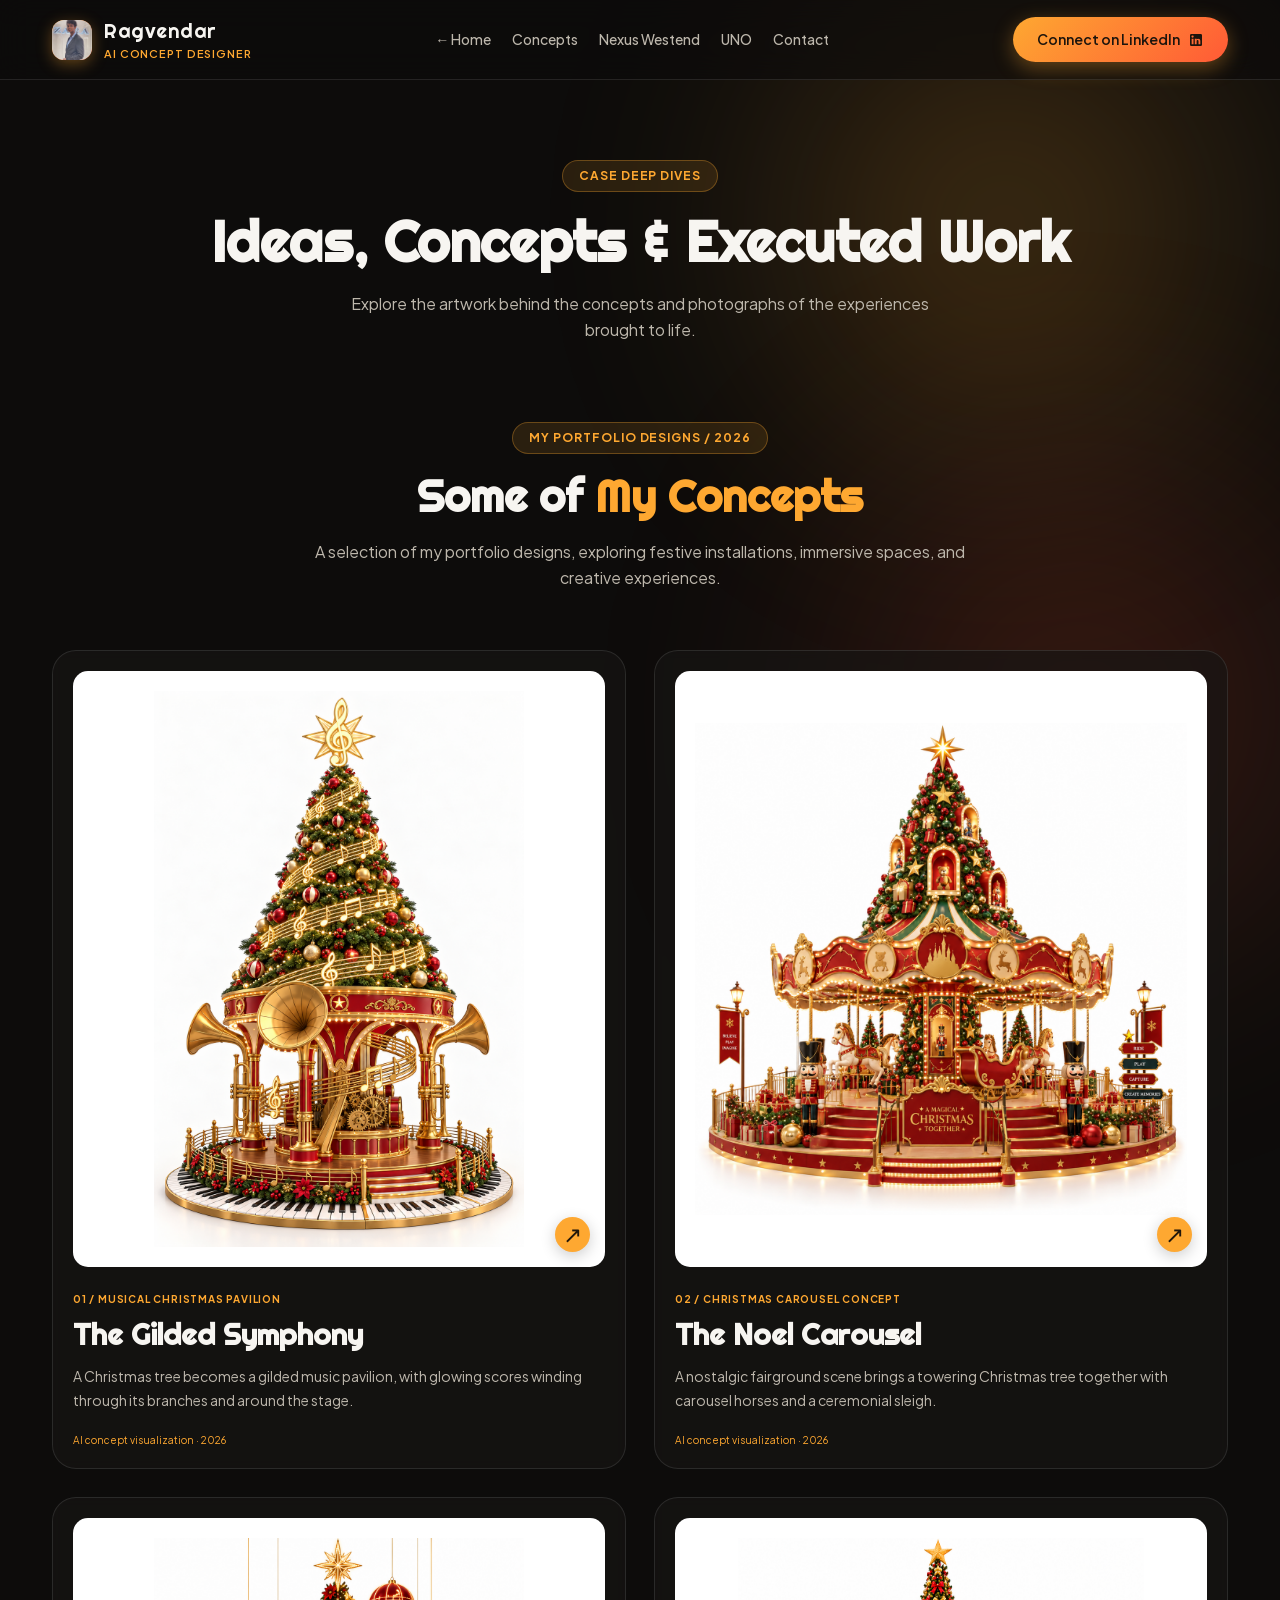
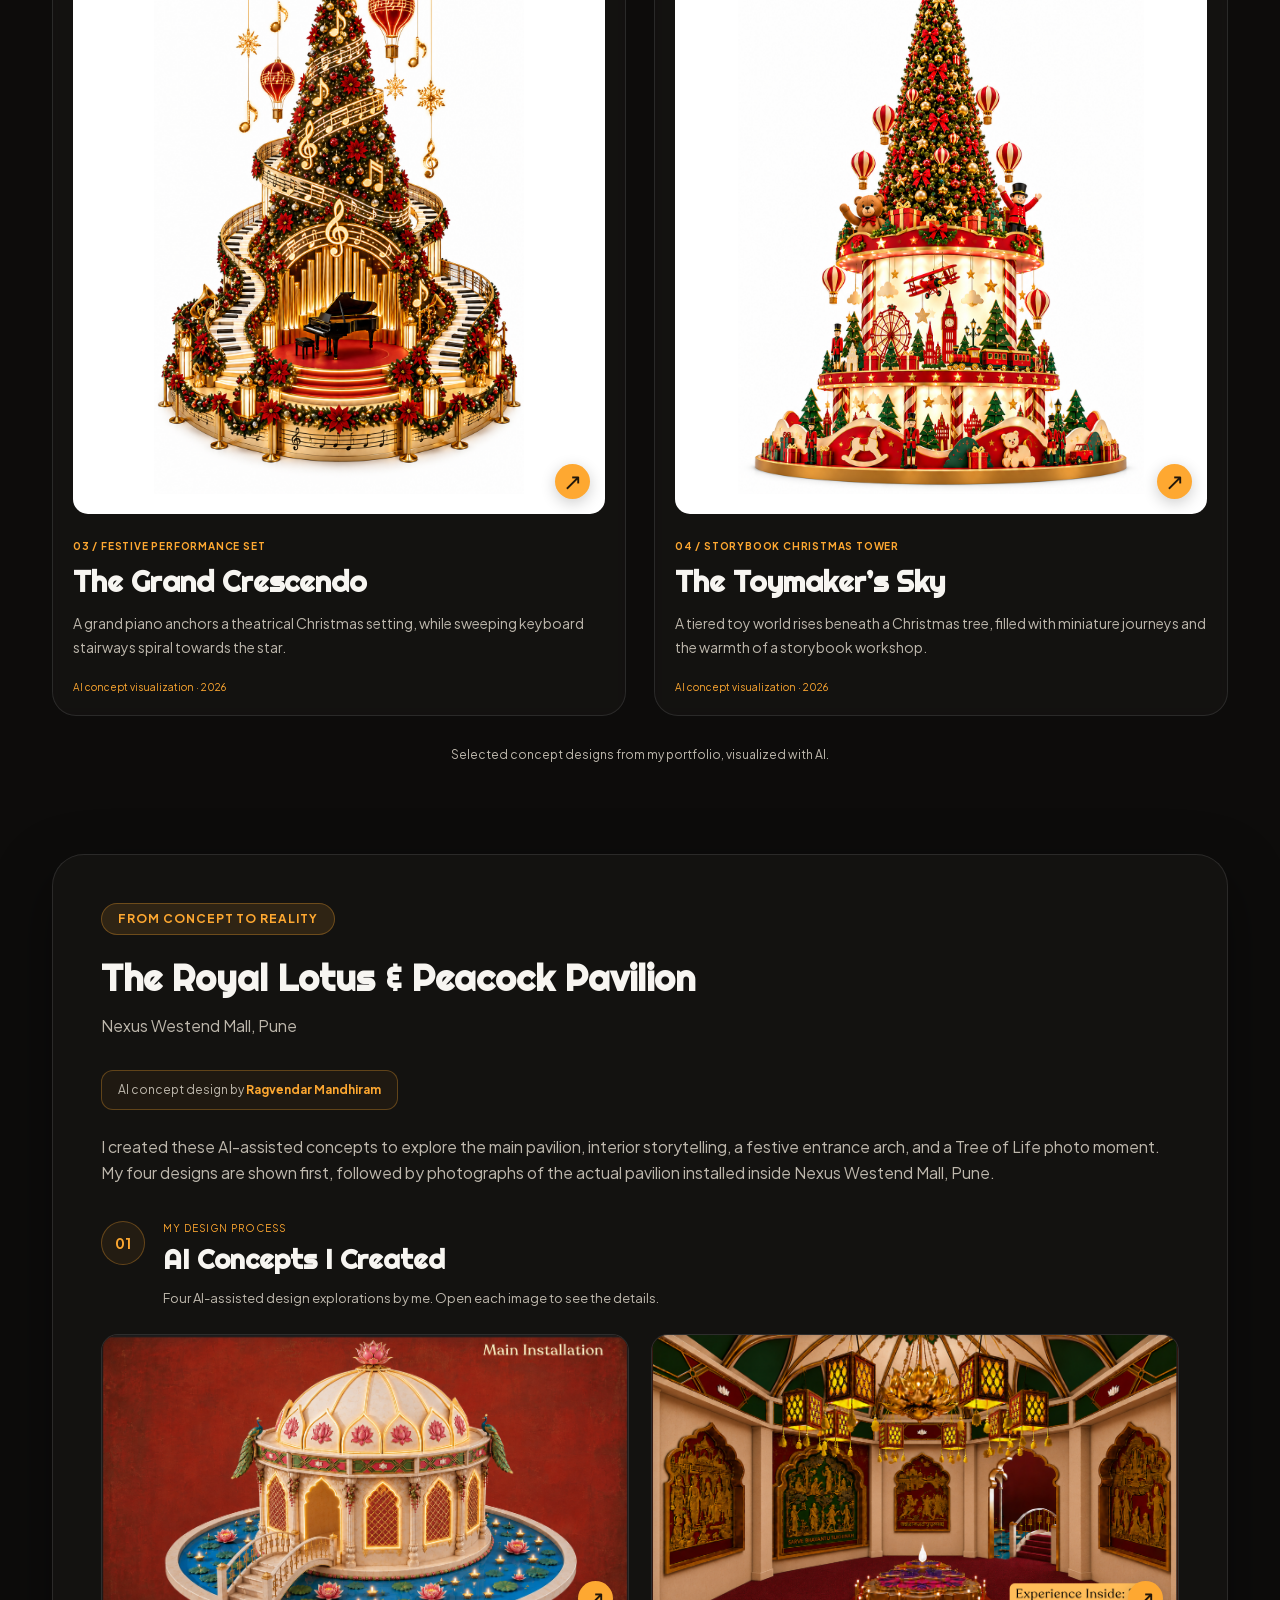
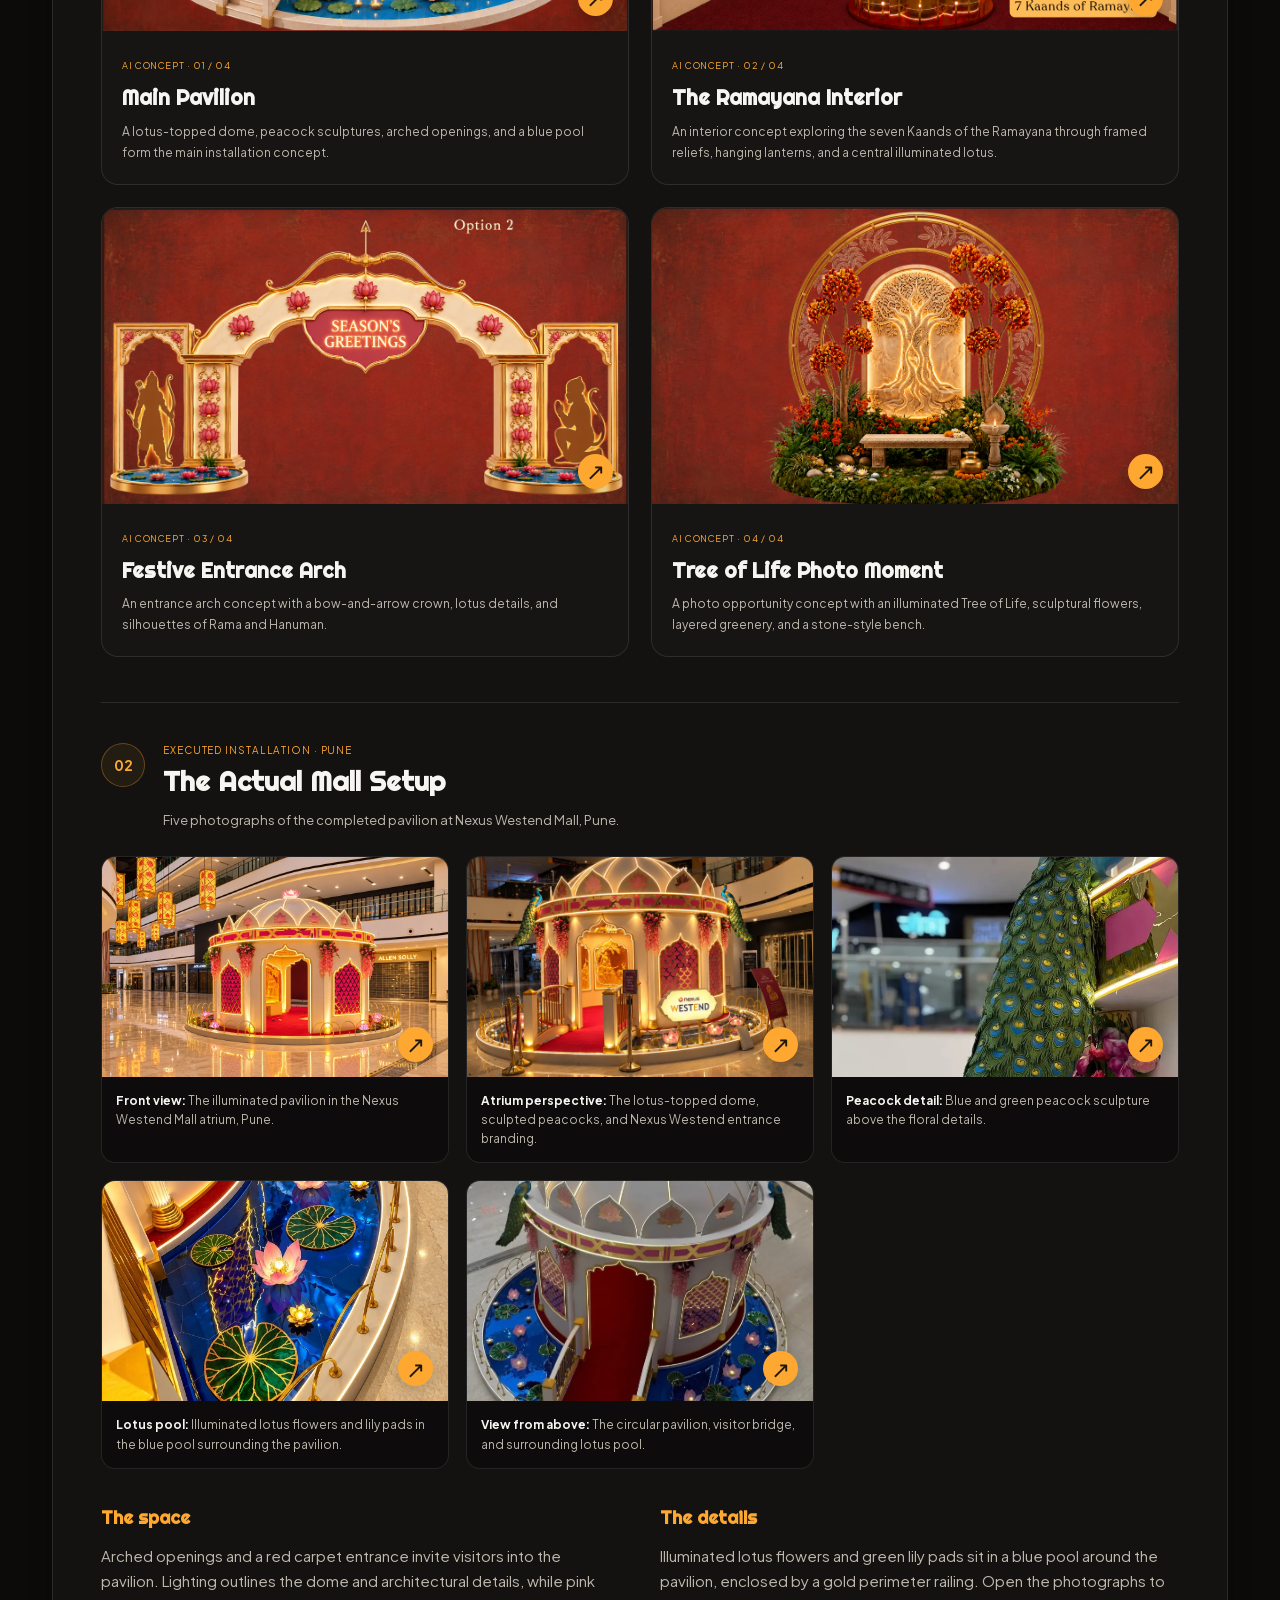
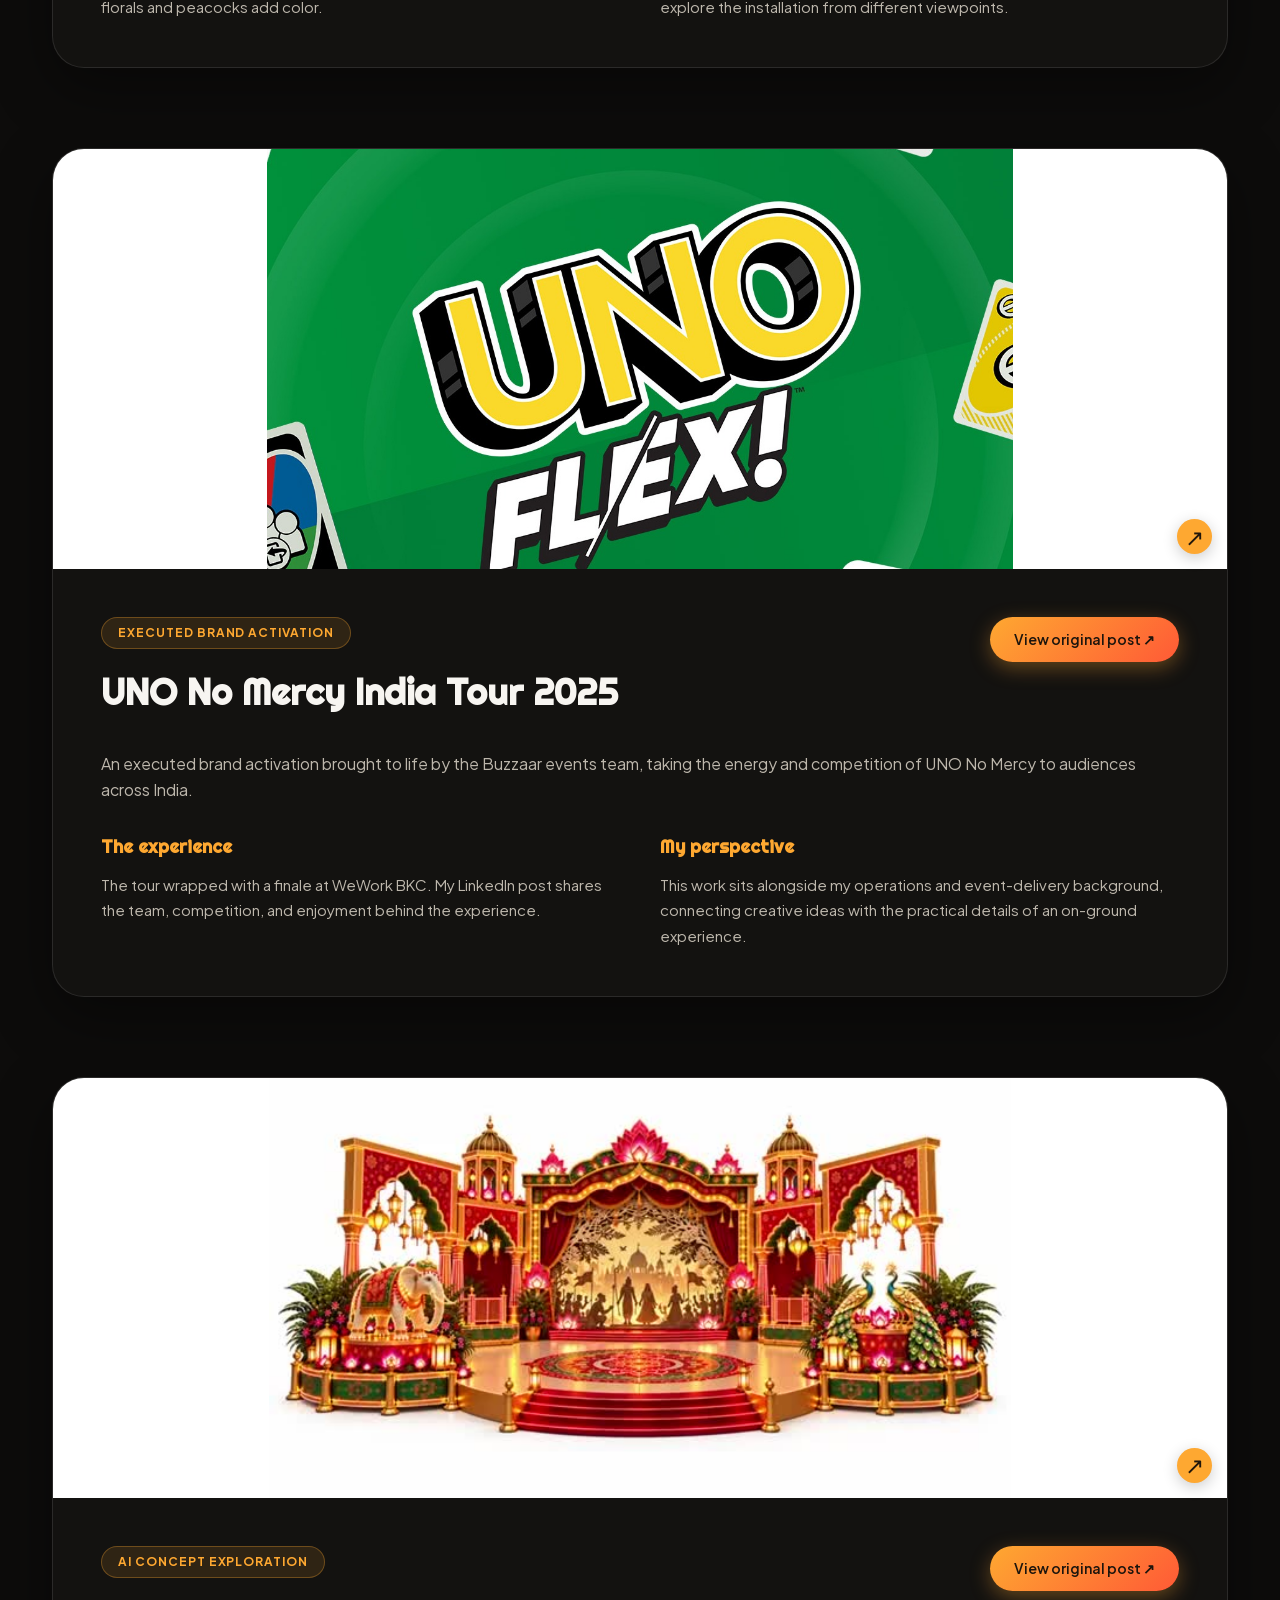
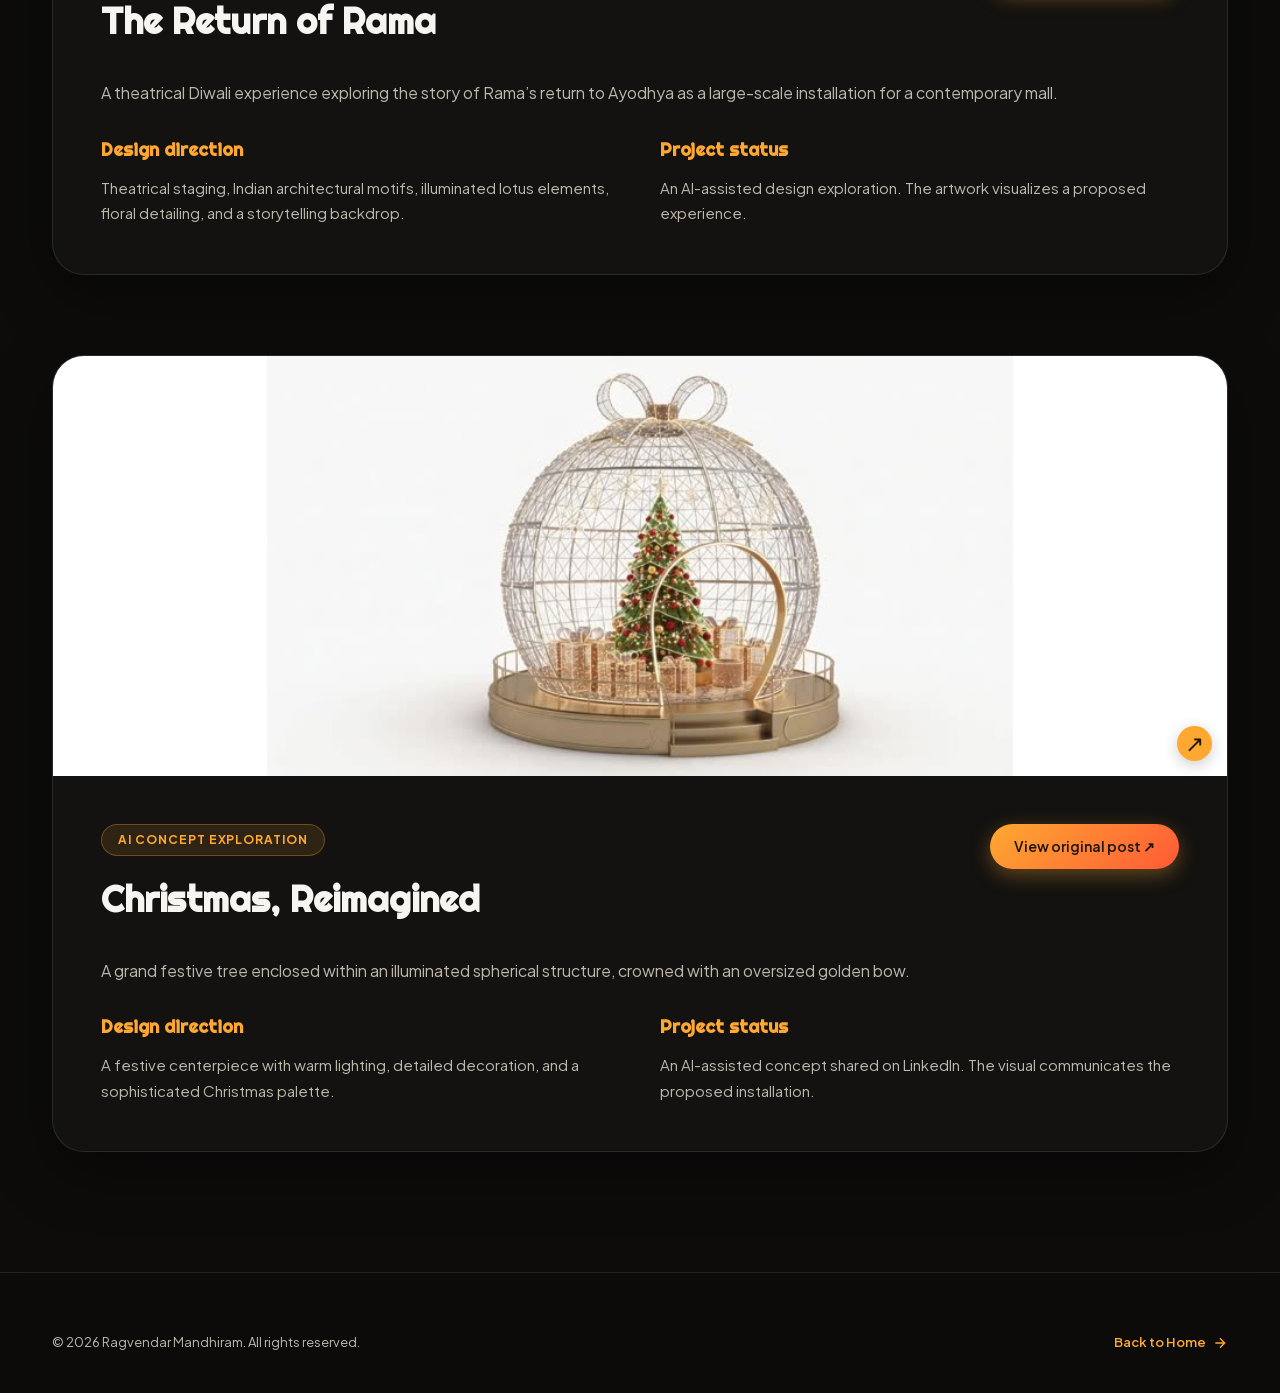
==== commit 54ba0e9e: "Keep the studio animation fully visible while scrolling" ====
--- a/projects.html
+++ b/projects.html
@@ -12,7 +12,7 @@
 
 
 
-<link href="styles.css?v=20261017-3" rel="stylesheet"/>
+<link href="styles.css?v=20261017-4" rel="stylesheet"/>
 <meta content="https://ragvendarmandhiram.github.io/projects.html" property="og:url"/></head>
 <body style="background: #0D0C0B;"><a class="c-skip-link" href="#main">Skip to content</a>
 <!-- Ambient Glow Gradients (As featured in Video Tutorial at 08:52) -->
@@ -108,5 +108,5 @@
 </div>
 </div>
 </footer>
-<script defer="" src="script.js?v=20261017-2"></script><script defer="" src="media-viewer.js?v=20261017-2"></script></body>
+<script defer="" src="script.js?v=20261017-4"></script><script defer="" src="media-viewer.js?v=20261017-2"></script></body>
 </html>
--- a/styles.css
+++ b/styles.css
@@ -19,12 +19,12 @@
   --color-accent-gradient: linear-gradient(135deg, #FEA831 0%, #FF5A36 100%);
   
   --color-bg-dark: #0D0C0B;
-  --color-bg-card: rgba(24, 22, 20, 0.72);
+  --color-bg-card: rgba(24, 22, 20, 0.66);
   --color-border: rgba(255, 255, 255, 0.1);
   --color-border-glow: rgba(254, 168, 49, 0.3);
   
   --color-text-main: #F7F5F1;
-  --color-text-muted: #A39E93;
+  --color-text-muted: #BDB7AC;
   --color-text-light: #6E685D;
 
   --font-display: 'Righteous', cursive, sans-serif;
@@ -109,8 +109,6 @@
   transform: translate(-50%, -50%);
   width: 100%;
   height: 100%;
-  object-fit: cover;
-  will-change: transform;
 }
 
 /* Cinematic Vignette Overlay */
@@ -347,8 +345,8 @@
 /* Glassmorphism Card Style */
 .c-glass-card {
   background: var(--color-bg-card);
-  backdrop-filter: blur(20px);
-  -webkit-backdrop-filter: blur(20px);
+  backdrop-filter: blur(5px);
+  -webkit-backdrop-filter: blur(5px);
   border: 1px solid var(--color-border);
   border-radius: 24px;
   padding: 36px;
@@ -1196,7 +1194,7 @@
 @media(max-width:980px){.l-navbar__nav{display:none;position:absolute;left:20px;right:20px;top:calc(var(--nav-height) - 5px);padding:22px;flex-direction:column;align-items:flex-start;gap:17px;background:#161410fa;border:1px solid var(--color-border-glow);border-radius:18px;box-shadow:0 20px 40px #0008;backdrop-filter:blur(20px)}.l-navbar__nav.is-open{display:flex}.l-navbar__link{font-size:15px}.c-menu-toggle{display:flex;align-items:center;gap:10px;font-size:12px;padding:8px;border-radius:8px;border:1px solid var(--color-border)}.c-menu-toggle span{font-size:18px;line-height:1;color:var(--color-orange)}.c-concept-card .c-project-title{font-size:25px}.c-concept-summary{font-size:13px}.c-concept-card{padding:17px}.c-hero__grid{gap:40px}.c-hero__content{max-width:700px}.c-hero__portrait-frame{max-width:350px}.c-nexus-media-wrap{min-height:380px}.p-nexus-gallery-grid{grid-template-columns:1fr 1fr}.c-section-title{font-size:38px}.c-hero__title{font-size:48px}}
 @media(max-width:600px){:root{--nav-height:72px}.l-navbar__inner{padding:0 17px;gap:10px}.l-navbar__actions>.c-btn{display:none}.l-navbar__logo-badge{width:35px;height:35px}.l-navbar__brand{gap:8px}.l-navbar__logo-text{font-size:17px}.l-navbar__logo-sub{font-size:8px}.l-navbar__actions{gap:8px}.c-studio-toggle{width:33px;height:33px;font-size:20px}.c-menu-toggle{font-size:11px;gap:7px;padding:8px}.c-hero{padding-top:110px;min-height:0;padding-bottom:55px}.c-hero__title{font-size:37px;line-height:1.14}.c-hero__subtitle{font-size:15px;line-height:1.75;margin-bottom:28px}.c-hero__status-pill{font-size:9px;padding:9px 12px;line-height:1.6;border-radius:16px;align-items:flex-start}.c-hero__status-dot{margin-top:4px}.c-hero__actions{gap:11px;margin-bottom:30px;flex-wrap:wrap}.c-btn{font-size:12px;padding:11px 18px}.c-hero__stats{gap:14px;padding-top:25px}.c-hero__stat-num{font-size:29px}.c-hero__stat-label{font-size:8px;line-height:1.6}.c-hero__portrait-frame{max-width:320px;border-radius:24px}.c-hero__portrait-badge{padding:10px 13px}.c-section{padding:65px 0}.c-section-header{margin-bottom:32px}.c-section-title{font-size:31px}.c-section-desc{font-size:14px;line-height:1.75}.c-section-badge{font-size:9px;padding:6px 12px;letter-spacing:.05em}.c-glass-card{padding:23px;border-radius:21px}.c-about__portrait-card img{height:auto;aspect-ratio:819/1024}.c-about__text h2{font-size:29px!important}.c-about__text p{font-size:14px;line-height:1.8}.c-about__languages{padding:17px}.c-concept-grid{grid-template-columns:1fr;gap:24px}.c-concept-card{padding:16px}.c-concept-art{aspect-ratio:1/1.17;padding:14px;margin-bottom:22px}.c-concept-card .c-project-title{font-size:26px}.c-concept-card .c-project-tag{font-size:9px}.c-concept-summary{font-size:13px}.c-collection-note{font-size:10px;line-height:1.7}.c-project-item{gap:25px}.c-project-media{height:290px;border-radius:17px}.c-nexus-media-wrap{min-height:320px}.c-project-title{font-size:27px}.c-project-desc{font-size:13px;line-height:1.75;margin-bottom:20px}.c-project-meta{gap:16px;padding:13px}.c-project-meta-item strong{font-size:11px}.c-project-meta-item span{font-size:9px}.c-nexus-toggle-bar{left:9px;right:9px;top:9px;gap:5px}.c-nexus-toggle-btn{font-size:9px;padding:7px 9px}.c-nexus-badge-floating{font-size:9px;left:9px;right:9px;bottom:9px;padding:8px 10px}.c-nexus-mini-thumbs{gap:7px}.c-nexus-mini-thumb{width:40px;height:40px;border-radius:8px}.c-contact-card{padding:35px 21px}.c-contact-links{gap:11px;margin-top:26px}.c-contact-item{font-size:11px;padding:12px 16px;max-width:100%;overflow-wrap:anywhere}.l-footer{padding:35px 0}.l-footer__inner{align-items:flex-start;gap:20px}.l-footer__copy{font-size:10px;max-width:190px}.l-footer__back-top{font-size:10px;flex-shrink:0}.p-projects-hero{padding:125px 0 30px}.p-projects-hero+.c-christmas-collection{padding-top:15px;padding-bottom:60px}.p-projects-grid{gap:45px;margin-bottom:65px}.p-project-deep-card{border-radius:22px}.p-project-deep-body{padding:25px 21px}.p-project-deep-title{font-size:28px;line-height:1.25}.p-project-deep-grid{gap:24px}.p-project-deep-col p{font-size:13px;line-height:1.75}.p-nexus-compare-header{padding:12px;gap:10px;flex-wrap:wrap}.p-nexus-compare-header strong{font-size:11px}.p-nexus-compare-media{height:270px}.p-nexus-compare-caption{font-size:12px}.p-nexus-gallery-grid{grid-template-columns:1fr;gap:18px}.p-nexus-gallery-card .media-box{height:280px}.c-gallery-heading{font-size:19px}.p-project-deep-media.c-deep-art{height:280px}.c-media-viewer{width:calc(100% - 24px);border-radius:18px;max-height:93svh}.c-media-stage{padding:12px}.c-media-image{max-height:60svh}.c-media-caption{padding:23px 21px 27px}.c-media-caption h2{font-size:27px}.c-media-description{font-size:13px}.c-media-status{font-size:8px;line-height:1.6}.c-media-close{width:34px;height:34px;margin:12px 12px -46px auto;font-size:23px}}
 @media(prefers-reduced-motion:reduce){html{scroll-behavior:auto}*,*:before,*:after{animation:none!important;transition:none!important}.c-glass-card:hover,.c-hero__portrait-frame:hover{transform:none}}
-.c-canvas-overlay{background:linear-gradient(90deg,rgba(10,9,8,.72),rgba(10,9,8,.5) 45%,rgba(10,9,8,.28)),radial-gradient(circle at center,rgba(13,12,11,.15),rgba(13,12,11,.6))}.c-hero__subtitle{color:#d6d1c7}.c-hero__stat-label{color:#b8b2a7}
+.c-canvas-container{background:#24312e}.c-canvas-overlay{background:linear-gradient(90deg,rgba(10,9,8,.66),rgba(10,9,8,.6) 45%,rgba(10,9,8,.54)),radial-gradient(ellipse at center,rgba(13,12,11,.05) 35%,rgba(13,12,11,.2))}.c-ambient-glow{opacity:.12}.c-hero__subtitle{color:#d6d1c7}.c-hero__stat-label{color:#b8b2a7}
 
 /* Nexus Westend: the designer's AI concepts, followed by the executed pavilion. */
 .c-nexus-journey { display: block; }
@@ -1238,3 +1236,19 @@
   .c-nexus-stage--actual { padding-top: 30px; margin-top: 35px; }
   .c-nexus-journey-footer .c-btn { width: 100%; justify-content: center; }
 }
+
+/* Let visitors inspect the entire scrolling studio while retaining their place. */
+.c-animation-controls { position: fixed; left: 20px; right: 20px; bottom: 18px; z-index: 90; display: flex; align-items: center; justify-content: flex-end; gap: 14px; pointer-events: none; }
+.c-animation-toggle { pointer-events: auto; padding: 12px 18px; border-radius: 30px; border: 1px solid var(--color-border-glow); background: #141310eb; color: var(--color-text-main); box-shadow: 0 5px 22px #0005; font-size: 12px; font-weight: 700; }
+.c-animation-toggle:hover { border-color: var(--color-orange); color: var(--color-orange); }
+.c-animation-hint { margin-right: auto; padding: 10px 16px; border-radius: 24px; background: #141310db; color: #f7f5f1; font-size: 12px; }
+.c-animation-hint[hidden] { display: none; }
+.l-scroll-wrapper { transition: opacity .25s ease; }
+[data-studio-view=full] .l-scroll-wrapper { opacity: 0; visibility: hidden; pointer-events: none; }
+[data-studio-view=full] .c-canvas-overlay { background: radial-gradient(ellipse at center, transparent 60%, #0d0c0b26); }
+[data-studio-view=full] .c-ambient-glow { opacity: .05; }
+@media (max-width: 600px) {
+  .c-animation-controls { left: 12px; right: 12px; bottom: 14px; gap: 10px; flex-wrap: wrap; }
+  .c-animation-toggle { font-size: 11px; padding: 11px 15px; }
+  .c-animation-hint { font-size: 10px; padding: 9px 12px; }
+}
